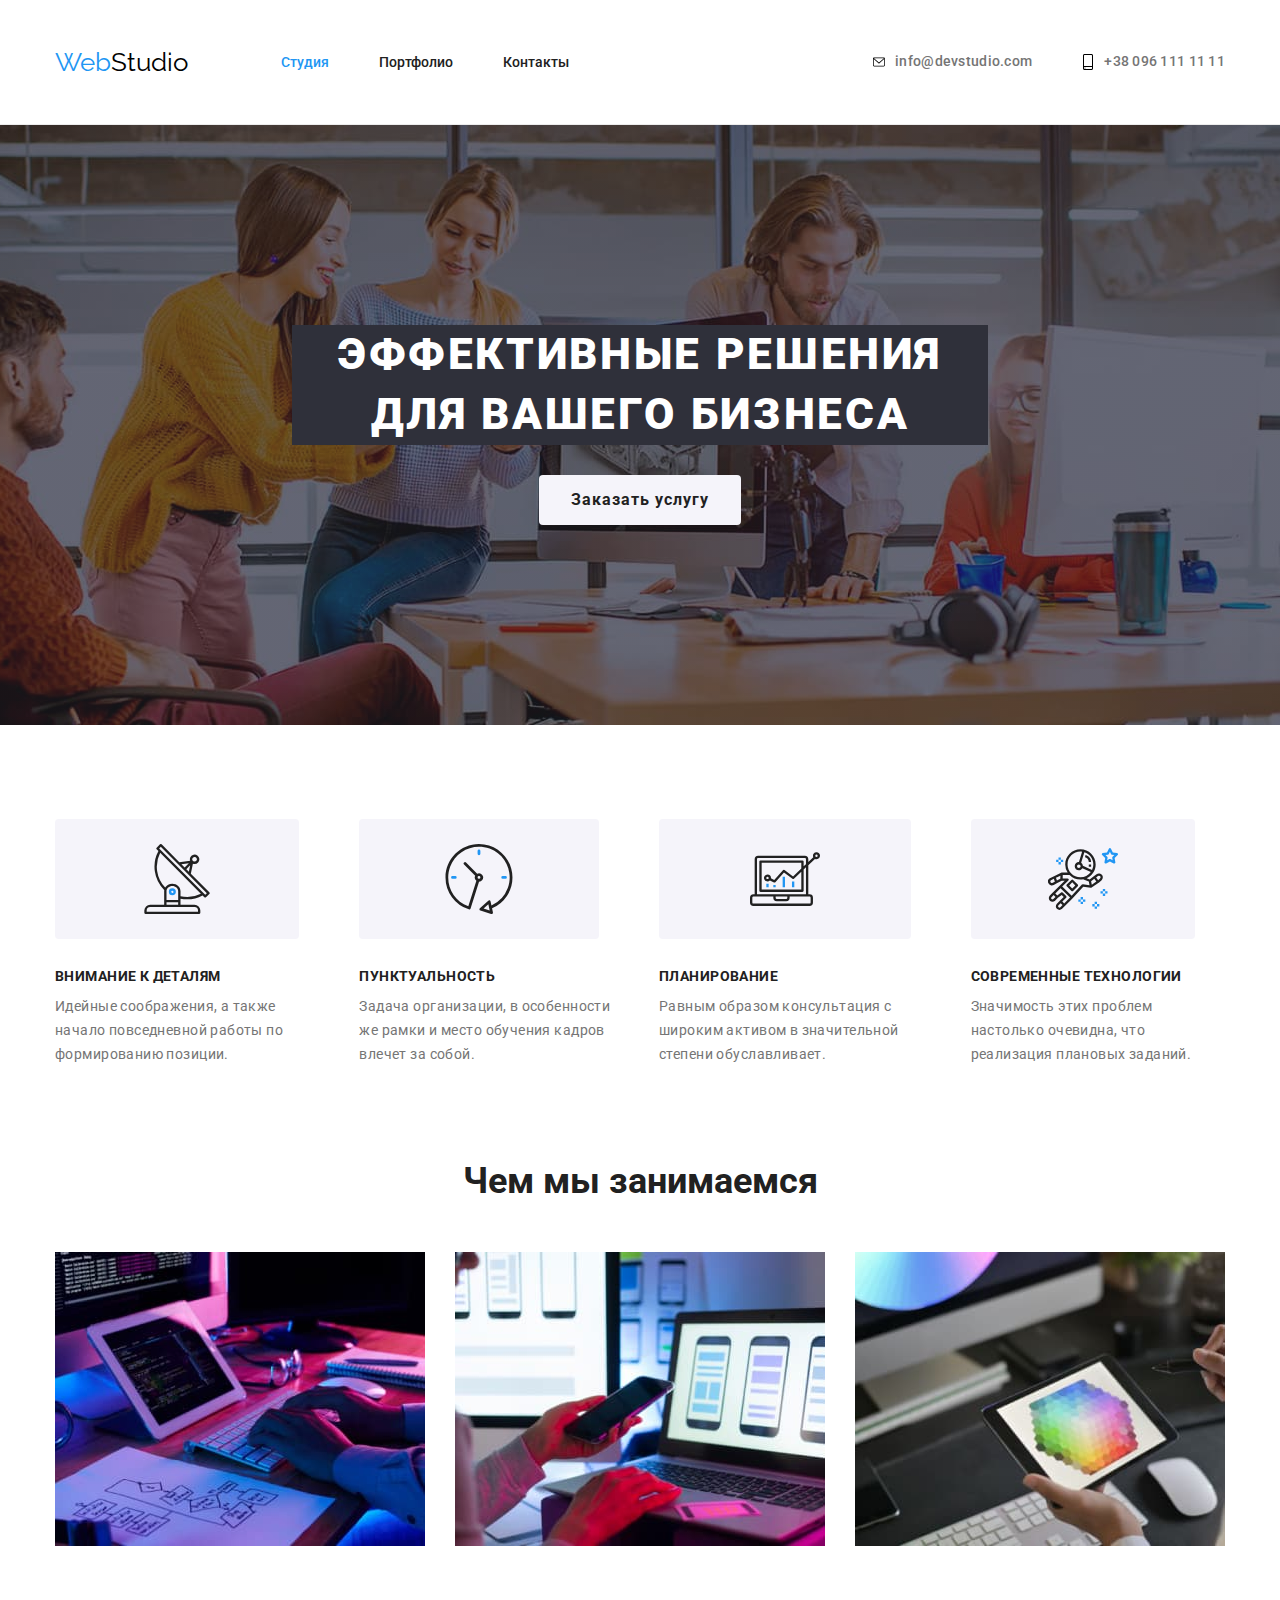
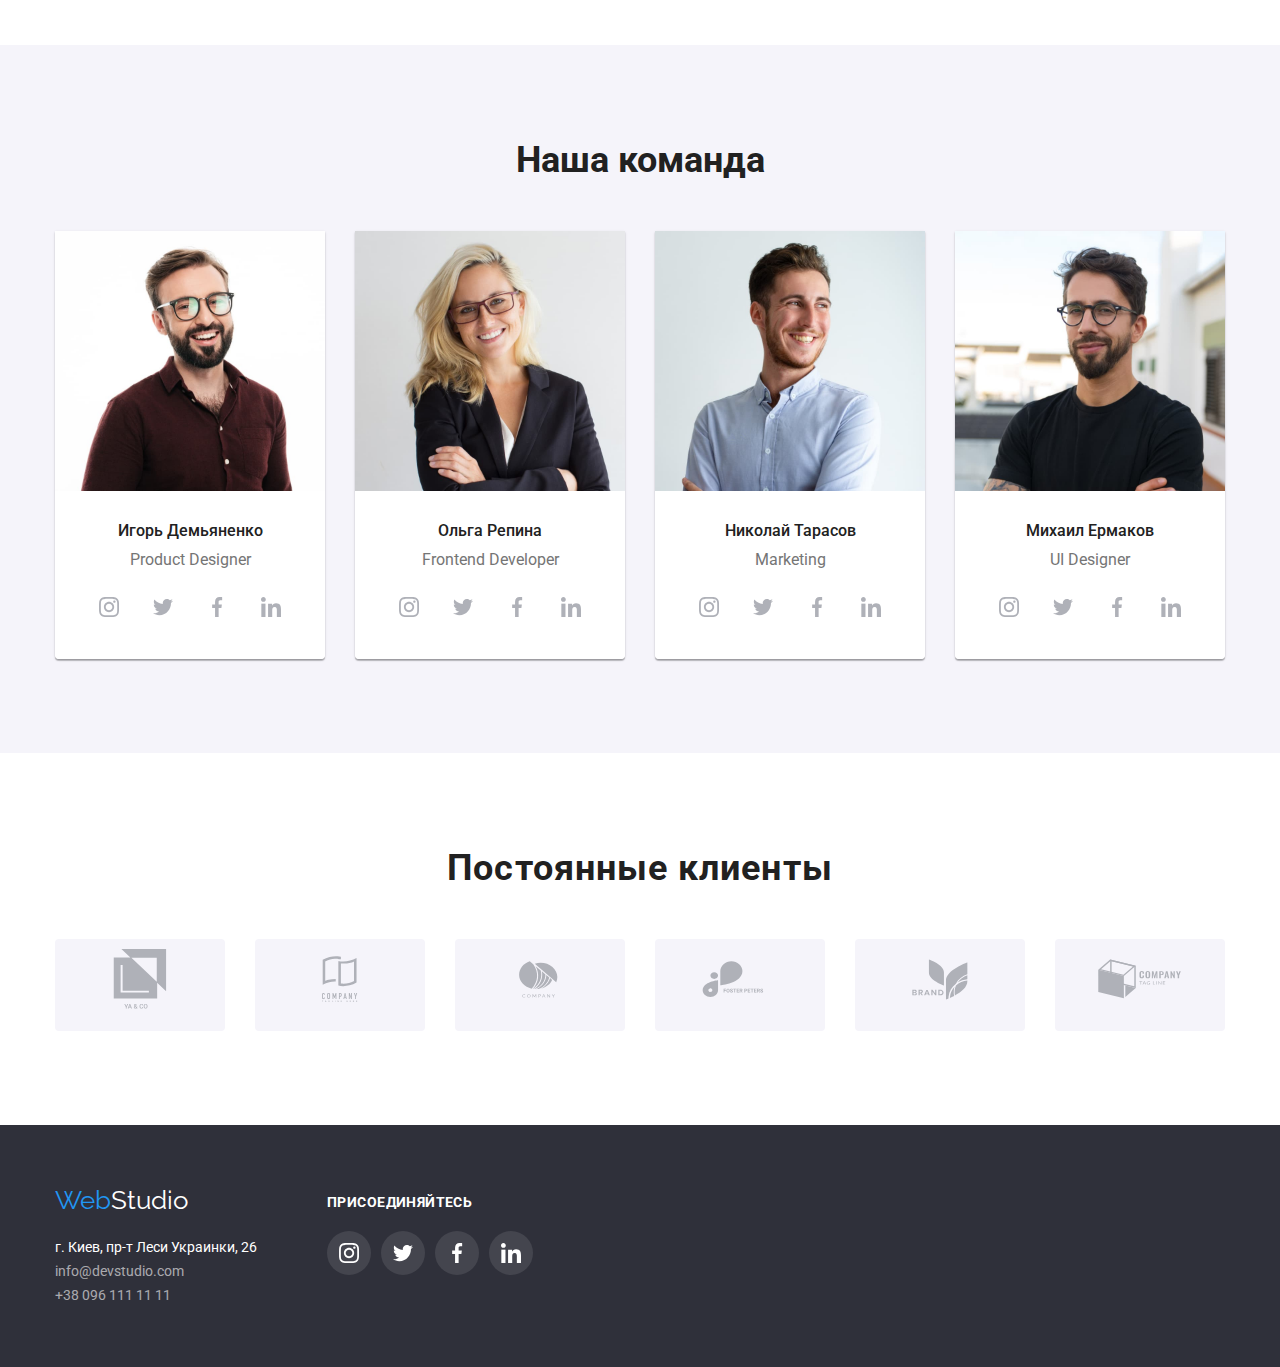
==== index.html @ 2be7e082 "Update index.html" ====
<!DOCTYPE html>
<html lang="ru">

<head>

    <meta charset="UTF-8">
    <meta http-equiv="X-UA-Compatible" content="IE=edge">
    <meta name="viewport" content="width=device-width, initial-scale=1.0">
    <title>Студия</title>
    <link
        href="https://fonts.googleapis.com/css2?family=Raleway:wght@700&family=Roboto:wght@400;500;700;900&display=swap"
        rel="stylesheet">
    <link rel="stylesheet"
        href="https://cdnjs.cloudflare.com/ajax/libs/modern-normalize/1.1.0/modern-normalize.min.css">
    <link rel="stylesheet" href="./css/styles.css" />
</head>

<body>
    <header class="page-header">
        <nav class="container main-nav">
            <a href="./index.html" class="logo">Web</a>

            <!-- Навігація на інші сторінки -->
            <ul class="site-nav list">
                <li class="item"><a href="" class="link current">Студия</a></li>
                <li class="item"><a href="./portfolio.html" class="link">Портфолио</a></li>
                <li class="item"><a href="" class="link">Контакты</a></li>
            </ul>

            <ul class="contacts">
                <li class="item">
                    <a class="contact-link" href="mailto:info@devstudio.com">
                        <svg class="contact-nav" width="12" height="16">
                            <use href="./images/icons/symbol-defs.svg#icon-envelope"></use>
                        </svg>
                        info@devstudio.com</a></li>
                <li class="item">
                    <a class="contact-link" href="tel:+380961111111">
                    <svg class="contact-nav" width="12" height="16">
                        <use href="./images/icons/symbol-defs.svg#icon-smartphone"></use>
                    </svg>    
                +38 096 111 11 11</a>
            </li>
        </ul>
        </nav>
    </header>
    <main>
        <!--Шапка -->
        <section class="order">
            <!-- <div class="container"> -->
                <h1 class="order-title">Эффективные решения для вашего бизнеса</h1>
                <button type="button" class="order-button button">Заказать услугу</button>
            <!-- </div> -->
        </section>

        <!-- Особливості -->
        <section class="features">
            <div class="container">
                <h2 class="our-features">Наши преимущества</h2>
                <div class="feature-titles">
                <ul class="features-list list">
                    
                        <li class="feature icon-antenna">
                            <div class="feature-item">
                                <h3 class="feature-title">Внимание к деталям</h3>
                                <p class="feature-text">Идейные соображения, а также начало повседневной работы по формированию
                                    позиции.</p>
                            </div>
                        </li>
                    
                    <li class="feature icon-clock">
                        <div class="feature-item">
                            <h3 class="feature-title">Пунктуальность</h3>
                            <p class="feature-text">Задача организации, в особенности же рамки и место обучения кадров
                                влечет за собой.</p>
                        </div>
                    </li>
                    
                    
                    <li class="feature icon-diagram">
                        <div class="feature-item">
                            <h3 class="feature-title">Планирование</h3>
                            <p class="feature-text">Равным образом консультация с широким активом в значительной степени
                                обуславливает.</p>
                        </div>
                    </li>
                    
                    
                    <li class="feature icon-astronaut">
                        <div class="feature-item">
                            <h3 class="feature-title">Современные технологии</h3>
                            <p class="feature-text">Значимость этих проблем настолько очевидна, что реализация плановых
                                заданий.
                            </p>
                        </div>
                    </li>
                    
                </ul>
            </div>
            </div>
        </section>

        <section class="works">
            <div class="container">
                <h2 class="work-title">Чем мы занимаемся</h2>
                <ul class="works-list">
                    <li class="work"><img src="./images/activity1.jpg" alt="programer working his desk office"
                            width="370"></li>
                    <li class="work"><img src="./images/activity2.jpg"
                            alt="team creator is working interface mobile phones" width="370">
                    </li>
                    <li class="work"><img src="./images/activity3.jpg" alt="designer is working on tablet" width="370">
                    </li>
                </ul>
            </div>
        </section>

        <section class="team-members">
            <div class="container">
                <h2 class="team-title">Наша команда</h2>
                <ul class="team-list">
                    <li class="team-member">
                        <img class="person" src="./images/product_designer.jpg" alt="Product Designer, Igor Demianenko"
                            width="270">
                        <div class="specialist">
                            <h3 class="name">Игорь Демьяненко</h3>
                            <p class="position">Product Designer</p>
                            <ul class="specialist-links">
                                <li class="social-link">
                                    <a class="icon-link" href="./images/icons/symbol-defs.svg#icon-instagram">
                                        <svg class="social-icon" width="20" height="20">
                                            <use href="./images/icons/symbol-defs.svg#icon-instagram">
                                            </use>
                                        </svg>
                                    </a>
                                </li>
                                <li class="social-link">
                                    <a class="icon-link" href="./images/icons/symbol-defs.svg#icon-twitter">
                                        <svg class="social-icon" width="20" height="20">
                                            <use href="./images/icons/symbol-defs.svg#icon-twitter">
                                            </use>
                                        </svg>
                                    </a>
                                </li>
                                <li class="social-link">
                                    <a class="icon-link" href="./images/icons/symbol-defs.svg#icon-facebook">
                                        <svg class="social-icon" width="20" height="20">
                                            <use href="./images/icons/symbol-defs.svg#icon-facebook">
                                            </use>
                                        </svg>
                                    </a>
                                </li>
                                <li class="social-link">
                                    <a class="icon-link" href="./images/icons/symbol-defs.svg#icon-linkedin">
                                        <svg class="social-icon" width="20" height="20">
                                            <use href="./images/icons/symbol-defs.svg#icon-linkedin">
                                            </use>
                                        </svg>
                                    </a>
                                </li>
                            </ul>
                        </div>

                    </li>
                    <li class="team-member">
                        <img class="person" src="./images/frontend_developer.jpg" alt="Frontend Developer, Olha Repina"
                            width="270">
                        <div class="specialist">
                            <h3 class="name">Ольга Репина</h3>
                            <p class="position">Frontend Developer</p>
                            <ul class="specialist-links">
                                <li class="social-link">
                                    <a class="icon-link" href="./images/icons/symbol-defs.svg#icon-instagram">
                                        <svg class="social-icon" width="20" height="20">
                                            <use href="./images/icons/symbol-defs.svg#icon-instagram">
                                            </use>
                                        </svg>
                                    </a>
                                </li>
                                <li class="social-link">
                                    <a class="icon-link" href="./images/icons/symbol-defs.svg#icon-twitter">
                                        <svg class="social-icon" width="20" height="20">
                                            <use href="./images/icons/symbol-defs.svg#icon-twitter">
                                            </use>
                                        </svg>
                                    </a>
                                </li>
                                <li class="social-link">
                                    <a class="icon-link" href="./images/icons/symbol-defs.svg#icon-facebook">
                                        <svg class="social-icon" width="20" height="20">
                                            <use href="./images/icons/symbol-defs.svg#icon-facebook">
                                            </use>
                                        </svg>
                                    </a>
                                </li>
                                <li class="social-link">
                                    <a class="icon-link" href="./images/icons/symbol-defs.svg#icon-linkedin">
                                        <svg class="social-icon" width="20" height="20">
                                            <use href="./images/icons/symbol-defs.svg#icon-linkedin">
                                            </use>
                                        </svg>
                                    </a>
                                </li>
                            </ul>
                        </div>
                    </li>
                    <li class="team-member">
                        <img class="person" src="./images/marketing.jpg" alt="Marketing, Nikolai Tarasov" width="270">
                        <div class="specialist">
                            <h3 class="name">Николай Тарасов</h3>
                            <p class="position">Marketing</p>
                            <ul class="specialist-links">
                                <li class="social-link">
                                    <a class="icon-link" href="./images/icons/symbol-defs.svg#icon-instagram">
                                        <svg class="social-icon" width="20" height="20">
                                            <use href="./images/icons/symbol-defs.svg#icon-instagram">
                                            </use>
                                        </svg>
                                    </a>
                                </li>
                                <li class="social-link">
                                    <a class="icon-link" href="./images/icons/symbol-defs.svg#icon-twitter">
                                        <svg class="social-icon" width="20" height="20">
                                            <use href="./images/icons/symbol-defs.svg#icon-twitter">
                                            </use>
                                        </svg>
                                    </a>
                                </li>
                                <li class="social-link">
                                    <a class="icon-link" href="./images/icons/symbol-defs.svg#icon-facebook">
                                        <svg class="social-icon" width="20" height="20">
                                            <use href="./images/icons/symbol-defs.svg#icon-facebook">
                                            </use>
                                        </svg>
                                    </a>
                                </li>
                                <li class="social-link">
                                    <a class="icon-link" href="./images/icons/symbol-defs.svg#icon-linkedin">
                                        <svg class="social-icon" width="20" height="20">
                                            <use href="./images/icons/symbol-defs.svg#icon-linkedin">
                                            </use>
                                        </svg>
                                    </a>
                                </li>
                            </ul>
                        </div>
                    </li>
                    <li class="team-member">
                        <img class="person" src="./images/ui_designer.jpg" alt="UI Designer, Mikhail Yermakov"
                            width="270">
                        <div class="specialist">
                            <h3 class="name">Михаил Ермаков</h3>
                            <p class="position">UI Designer</p>
                            <ul class="specialist-links">
                                <li class="social-link">
                                    <a class="icon-link" href="./images/icons/symbol-defs.svg#icon-instagram">
                                        <svg class="social-icon" width="20" height="20">
                                            <use href="./images/icons/symbol-defs.svg#icon-instagram">
                                            </use>
                                        </svg>
                                    </a>
                                </li>
                                <li class="social-link">
                                    <a class="icon-link" href="./images/icons/symbol-defs.svg#icon-twitter">
                                        <svg class="social-icon" width="20" height="20">
                                            <use href="./images/icons/symbol-defs.svg#icon-twitter">
                                            </use>
                                        </svg>
                                    </a>
                                </li>
                                <li class="social-link">
                                    <a class="icon-link" href="./images/icons/symbol-defs.svg#icon-facebook">
                                        <svg class="social-icon" width="20" height="20">
                                            <use href="./images/icons/symbol-defs.svg#icon-facebook">
                                            </use>
                                        </svg>
                                    </a>
                                </li>
                                <li class="social-link">
                                    <a class="icon-link" href="./images/icons/symbol-defs.svg#icon-linkedin">
                                        <svg class="social-icon" width="20" height="20">
                                            <use href="./images/icons/symbol-defs.svg#icon-linkedin">
                                            </use>
                                        </svg>
                                    </a>
                                </li>
                            </ul>
                        </div>
                    </li>
                </ul>
            </div>
        </section>

    <section class="clients">
        <div class="container">
            <h2 class="clients-title">Постоянные клиенты</h2>
            <ul class="clients-list">
            <li class="clients-item"><a class="button-client">
                <svg class="button-icon">
                    <use href="./images/icons/symbol-defs.svg#icon-company1"></use>
                </svg>
            </a></li>
            <li class="clients-item"><button class="button-client">
                <svg class="button-icon">
                    <use href="./images/icons/symbol-defs.svg#icon-company2"></use>
                </svg>
            </button></li>
            <li class="clients-item"><button class="button-client">
                <svg class="button-icon">
                    <use href="./images/icons/symbol-defs.svg#icon-company3"></use>
                </svg>
            </button></li>
            <li class="clients-item"><button class="button-client">
                <svg class="button-icon">
                    <use href="./images/icons/symbol-defs.svg#icon-company4"></use>
                </svg>
            </button></li>
            <li class="clients-item"><button class="button-client">
                <svg class="button-icon">
                    <use href="./images/icons/symbol-defs.svg#icon-company5"></use>
                </svg>
            </button></li>
            <li class="clients-item"><button class="button-client">
                <svg class="button-icon">
                    <use href="./images/icons/symbol-defs.svg#icon-company6"></use>
                </svg>
            </button></li>
            </ul>
        </div>
    </section>

    </main>
    <footer class="footer">
        <section class="container footer-nav">
<div>
    <a href="./index.html" class="footer-logo">Web</a>
    <address>
        <ul class="footer-contacts">
            <li><a href="https://www.google.com/maps/place/%D0%B1%D1%83%D0%BB%D1%8C%D0%B2%D0%B0%D1%80+%D0%9B%D0%B5%D1%81%D1%96+%D0%A3%D0%BA%D1%80%D0%B0%D1%97%D0%BD%D0%BA%D0%B8,+26,+%D0%9A%D0%B8%D1%97%D0%B2,+%D0%A3%D0%BA%D1%80%D0%B0%D1%97%D0%BD%D0%B0,+02000/@50.4265807,30.5383858,17z/data=!3m1!4b1!4m5!3m4!1s0x40d4cf0e033ecbe9:0x57a4dffefec77da0!8m2!3d50.4265807!4d30.5383858"
                    target="_blank" class="footer-contact-address">г.
                    Киев, пр-т Леси Украинки, 26</a></li>
            <li><a href="mailto:info@devstudio.com" class="footer-contact-email">info@devstudio.com</a></li>
            <li><a href="tel:+380961111111" class="footer-contact-tel">+38 096 111 11 11</a></li>
        </ul>
    </address>
</div>
<div class="join-us">
    <p class="join-title">Присоединяйтесь</p>
    <ul class="join-list">
        <li class="social-link">
            <a class="icon-link" href="./images/icons/symbol-defs.svg#icon-instagram">
                <svg class="social-icon" width="20" height="20">
                    <use href="./images/icons/symbol-defs.svg#icon-instagram">
                    </use>
                </svg>
            </a>
        </li>
        <li class="social-link">
            <a class="icon-link" href="./images/icons/symbol-defs.svg#icon-twitter">
                <svg class="social-icon" width="20" height="20">
                    <use href="./images/icons/symbol-defs.svg#icon-twitter"></use>
                </svg>
            </a>
        </li>
        <li class="social-link">
            <a class="icon-link" href="./images/icons/symbol-defs.svg#icon-facebook">
                <svg class="social-icon" width="20" height="20">
                    <use href="./images/icons/symbol-defs.svg#icon-facebook"></use>
                </svg>
            </a>
        </li>
        <li class="social-link">
            <a class="icon-link" href="./images/icons/symbol-defs.svg#icon-linkedin">
                <svg class="social-icon" width="20" height="20">
                    <use href="images/icons/symbol-defs.svg#icon-linkedin"></use>
                </svg>
            </a>
        </li>
    </ul>
</div>
        </section>
        
    </footer>
</body>

</html>
---- css/styles.css ----
/* main color #212121 */
/* secondary color #757575 */
/* accent color #2196F3 */
/* main white color #FFFFFF */
/* secondary white color rgba(255, 255, 255, 0.6) */

:root {
    --primary-text-color: #757575;
    --title-text-color: #212121;
    --accent-color: #2196F3;
    --primary-white-color: #FFFFFF;
    --button-color: #F5F4FA;
    --secondary-white-color: rgba(255, 255, 255, 0.6);
    --footer-color: #2F303A;
    --logo-text-color: #000000;
    --team-bg-color: #f5f4fa;
    --secondary-border-color: #eeeeee;
    --order-background: #C4C4C4;
    --border-color: #ECECEC;
    --icon-fill: rgba(175, 177, 184, 1);
}

body {
    /* width: 1200px; */
    font-family: Roboto, sans-serif;
    background-color: var(--primary-white-color);
    color: var(--primary-text-color);
}

header {
    border-bottom: 1px solid var(--border-color);
    padding: 24px 0;
}

.main-nav {
    display: flex;
    align-items: center;
    /* height: 80px; */
}

.logo {
    color: var(--accent-color);
    font-family: Raleway, sans-serif;
    font-size: 26px;
    line-height: 1.19;
    text-decoration: none;
    /* color: #2196F3; */
}

.logo::after {
    content: "Studio";
    color: var(--logo-text-color);
}

/* header contacts */

.contacts {
    display: flex;
    margin-left: auto;
}

.contacts a{
    display: flex;
    justify-content: center;
    align-items: center;
    padding: 30px 0;
    font-size: 14px;
    line-height: 1.1;
    letter-spacing: 0.02em;
    color: var(--primary-text-color);
}

.contacts .item+.item {
    margin-left: 50px;
}

.contact-link,
link {
    color: var(--primary-text-color);
    font-weight: 500;
    font-size: 14px;
    line-height: 1.14;
    text-decoration: none;
}

.contacts a:hover,
.contacts a:focus {
    color: var(--accent-color);
}

.contact-nav{
    margin-right: 10px;
}

/* any list */
ul {
    list-style: none;
    padding: 0;
    margin: 0;
}

/* site nav */

.site-nav {
    display: flex;
    margin-left: 93px;
}

.site-nav .item:not(:last-child) {
    margin-right: 50px;
}

.site-nav .link {
    font-weight: 500;
    font-size: 14px;
    line-height: 1.14;
    color: var(--title-text-color);
    text-decoration: none;
    /* display: block;
    padding-top: 21px;
    padding-bottom: 21px; */
}

.site-nav .link:hover,
.site-nav .link:focus {
    color: var(--accent-color);
}

.filters-nav .link {
    color: var(--accent-color);
}

.filters-nav .link:hover,
.filters-nav .link:focus {
    color: var(--accent-color);
}

.link.current {
    color: var(--accent-color);
}

/* Эффективные решения для вашего бизнеса */
.order {
    height: 600px;
    max-width: 1600px;
    margin-left: auto;
    margin-right: auto;
    background-image: linear-gradient(to right, rgba(47, 48, 58, 0.4), rgba(47, 48, 58, 0.4)),
        url(../images/order-image.jpg);
    background-repeat: no-repeat;
    background-position: center;
    background-size: cover;
    background-color: var(--order-background);
    text-align: center;
    padding-top: 200px;
    padding-bottom: 200px;
}

.order-title {
    text-align: center;
    margin: 0 auto;
    /* padding-bottom: 30px;
    /* margin-top: 0; */
    margin-bottom: 30px;
    font-weight: 900;
    font-size: 44px;
    line-height: 1.36;
    /* text-align: center; */
    letter-spacing: 0.06em;
    text-transform: uppercase;
    background-color: var(--footer-color);
    color: var(--primary-white-color);
    width: 696px;
}

/* Заказать услугу */
.button {
    display: flex;
    padding: 10px 32px;
    min-width: 200px;
    height: 50px;
    font-family: inherit;
    color: var(--title-text-color);
    background-color: var(--button-color);
    font-weight: 700;
    font-size: 16px;
    line-height: 1.9;
    border: none;
    border-radius: 4px;
    cursor: pointer;
    letter-spacing: 0.06em;
    margin: 0 auto;
}

/* order buttons */

.button.primary {
    color: var(--primary-white-color);
    background-color: var(--accent-color);
}

.button.secondary {
    color: var(--accent-color);
    background-color: var(--primary-white-color);
}

.button:hover,
.button:focus {
    color: var(--primary-white-color);
    background-color: var(--accent-color);
}

/* direction and team */

.works-list {
    display: flex;
}

.works {
    padding-top: 94px;
    padding-bottom: 94px;

}

.works-list .work:not(:last-child) {
    margin-right: 30px;
}

.work-title {
    text-align: center;
    color: var(--title-text-color);
    font-weight: 700;
    font-size: 36px;
    line-height: 1.17;
    margin-bottom: 50px;
    margin-top: 0;
}



/* our team */

.team-list {
    display: flex;
    flex-wrap: wrap;
}

.team-title {
    text-align: center;
    color: var(--title-text-color);
    font-weight: 700;
    font-size: 36px;
    line-height: 1.17;
    margin-bottom: 50px;
    margin-top: 0;
}

.team-members {
    background-color: var(--team-bg-color);
    padding-top: 94px;
    padding-bottom: 94px;

}

.team-member {
    width: calc(100% -3*30/4);
    box-shadow: 0px 1px 3px rgba(0, 0, 0, 0.12), 0px 1px 1px rgba(0, 0, 0, 0.14), 0px 2px 1px rgba(0, 0, 0, 0.2);
    border-radius: 0px 0px 4px 4px;
}

.person {
    display: block;
    width: 270px;
    height: 260px;
}

.team-list .team-member:not(:last-child) {
    margin-right: 30px;
}

.specialist {
    display: block;
    padding-top: 30px;
    padding-bottom: 30px;
    text-align: center;
    background-color: var(--primary-white-color);
    border-radius: 0px 0px 4px 4px;
}
.specialist-links{
    display: flex;
    margin-left: 32px;
}

.specialist-links .social-link {
    fill: var(--icon-fill);
}
.specialist-links .social-link:not(:last-child) {
    margin-right: 10px;
}
.name {
    color: var(--title-text-color);
    /* height: 19px; */
    margin-top: 0;
    margin-bottom: 0;
    font-weight: 500;
    font-size: 16px;
    line-height: 1.19;
}

.position {
    margin-top: 10px;
    margin-bottom: 0;
    padding-bottom: 16px;
    font-size: 16px;
    line-height: 1.19;
}

/* --------Clients------- */

.clients{
    display: flex;
    justify-content: center;
    padding-top: 94px;
    padding-bottom: 94px;
}

.clients-title{
        text-align: center;
        color: var(--title-text-color);
        font-weight: 700;
        font-size: 36px;
        line-height: 1.17;
        margin-bottom: 50px;
        margin-top: 0;
        letter-spacing: 0.03em;
}
.clients-list{
    display: flex;
    padding: 0;
    margin: 0;
    list-style: none;
}

.button-client{
    display: flex;
    background-color: var(--button-color);
    border: none;
    width: 170px;
    border-radius: 4px;
    cursor: pointer;
    margin: 0;
}

.button-icon{
    justify-content: center;
}
.button-client .button-icon{
    width: 106px;
    height: 60px;
    margin: 10px 32px;
    fill: var(--icon-fill);
}
.clients-item{
    display: inline-flex;
    width: 170px;
    height: 92px;
    /* background-color: #C4C4C4; */
    border-radius: 4px;
}
 .clients-list .clients-item:not(:last-child){
    margin-right: 30px; 
} 
/* 
.clients-link{
    display: flex;
    width: 170px;
    height: 92px;
    justify-content: center;
    align-items: center;
    
    fill: var(--icon-color);
    
    } */
      .clients-link:hover,
        .clients-link:focus {
        fill: var(--accent-color);
        border: 1px solid var(--accent-color);
        }


/* .clients-item{
    /* display: inline-flex;
    align-items: center;
    border: 1px solid #AFB1B8;
    width: 170px;
    height: 92px;
    /* width: calc(100% -5*30/6); */
    margin-right: 29px;
*/


/* filters */

.filters {
    padding-top: 94px;
    padding-bottom: 94px;
}

.filter {
    display: inline-block;
    padding: 6px 22px;
    /* height: 38px; */
    font-family: inherit;
    color: var(--title-text-color);
    background-color: var(--button-color);
    text-align: center;
    font-weight: 500;
    font-size: 16px;
    line-height: 1.6;
    border: none;
    border-radius: 4px;
    cursor: pointer;
    margin-right: 8px;
}

.filter:hover,
.filter:focus {
    color: var(--primary-white-color);
    background-color: var(--accent-color);
}

.filter-title {
    display: none;
}

.filters-nav {
    display: flex;
    justify-content: center;
    margin-bottom: 50px;
}


.filter-type {
    font-size: 16px;
    line-height: 1.9;
    margin-top: 0;
    margin-bottom: 0;
}

.samples-list {
    display: flex;
    flex-wrap: wrap;
}

.samples {
    margin-right: 30px;
    margin-bottom: 30px;
    flex-basis: calc((100% - 60px) / 3);
    max-width: 370px;
    background: var(--primary-white-color);
}

.samples:nth-of-type(3n) {
    margin-right: 0;
}

.samples:nth-last-child(-n + 3) {
    margin-bottom: 0;
}

.sample {
    color: var(--title-text-color);
    font-weight: 700;
    font-size: 18px;
    line-height: 2;
    margin-bottom: 4px;
    margin-top: 0;
}


.samples:hover,
.samples:focus {
    box-shadow: 0px 1px 1px rgba(0, 0, 0, 0.12), 0px 4px 4px rgba(0, 0, 0, 0.06), 1px 4px 6px rgba(0, 0, 0, 0.16);
}

.samples img {
    display: block;
}

.sample-description {
    display: block;
    padding: 20px 24px 20px 24px;
    border: 1px solid var(--secondary-border-color);
}

.project {
    width: 370px;
    height: 294px;
}


/* our features */

.our-features {
    margin: 0;
    display: none;
}

.features-list {
    display: flex;
    width: 1200px;
}

.feature-titles{
    display: flex;
    flex-wrap: wrap;
    justify-content: space-between;
    padding: 0;
    margin: 0;

}
.features {
    padding-top: 94px;
    margin: 0;
    display: flex;
    justify-content: space-between;
}

.feature::before {
    display: block;
    content: "";
    height: 120px;
    margin-right: 30px;
    margin-bottom: 30px;
    
    background-repeat:no-repeat;
    background-size: 70px;
    background-position: center;
    background-color: var(--button-color);
    border-radius: 4px;
}

.icon-antenna::before{
background-image: url(../images/icons/SVG-light/antenna-icon-copy.svg);
}
.icon-clock::before{
background-image: url(../images/icons/SVG-light/clock-icon-copy.svg);
}

.icon-diagram::before{
    background-image: url(../images/icons/SVG-light/diagram-icon-copy.svg);
}

.icon-astronaut::before{
    background-image: url(../images/icons/SVG-light/astronaut-icon-copy.svg);
}


.features-list .feature:not(:last-child) {
    margin-right: 30px;
}

.feature-title {
    color: var(--title-text-color);
    font-weight: 700;
    font-size: 14px;
    line-height: 1.14;
    text-transform: uppercase;
    margin-top: 0;
    margin-bottom: 10px;
    letter-spacing: 0.03em;
}

.feature-text {
    margin-top: 10px;
    margin-bottom: 0;
    font-size: 14px;
    line-height: 1.7;
    letter-spacing: 0.03em;
}

/* footer */
.footer {
    display: flex;
    margin-top: 0;
    background-color: var(--footer-color);
    padding-top: 60px;
    padding-bottom: 60px;
}
.footer-nav{
    display: flex;
}

.footer-contacts {
    margin-top: 20px;
}

.footer-contact-address {
    color: var(--primary-white-color);
    font-size: 14px;
    line-height: 1.7;
    text-decoration: none;
    font-style: normal;
    margin-bottom: 9px;
}

.footer-contact-tel,
.footer-contact-email {
    color: var(--secondary-white-color);
    font-size: 14px;
    line-height: 1.7;
    text-decoration: none;
    font-style: normal;
}

.footer-contacts a:hover,
.footer-contacts a:focus {
    color: var(--accent-color);
}

.footer-contact-email {
    margin-bottom: 9px;
}

.footer-logo {
    color: var(--accent-color);
    font-family: Raleway, sans-serif;
    font-size: 26px;
    line-height: 1.19;
    text-decoration: none;
}

.footer-logo::after {
    content: "Studio";
    color: var(--primary-white-color);
}
.join-us{
    margin-left: 70px;
}

.join-title{
    font-weight: 700;
    font-size: 14px;
    line-height: 1.14;
    letter-spacing: 0.03em;
    text-transform: uppercase;
    color: var(--primary-white-color);
    margin-top: 10px;
    margin-bottom: 20px;
}

.join-list{
    display: flex;
    align-items: center;
}

.social-link{
    fill: var(--primary-white-color);
    }
.join-list .social-link:not(:last-child){
    margin-right: 10px;
}

.icon-link{
    display: flex;
    justify-content: center;
    align-items: center;
    width: 44px;
    height: 44px;
    background: rgba(255, 255, 255, 0.1);
    border-radius: 50%;
    margin-left: auto;
    margin-right: auto;
    fill: var(--grey-text-color);
}

.icon-link:hover,
.icon-link:focus{
fill: var(--primary-white-color);
background-color: var(--accent-color);
border-radius: 50%;
}

.container {
    padding-left: 15px;
    padding-right: 15px;
    margin-left: auto;
    margin-right: auto;
    width: 1200px;
    /* outline: 2px solid tomato; */
}
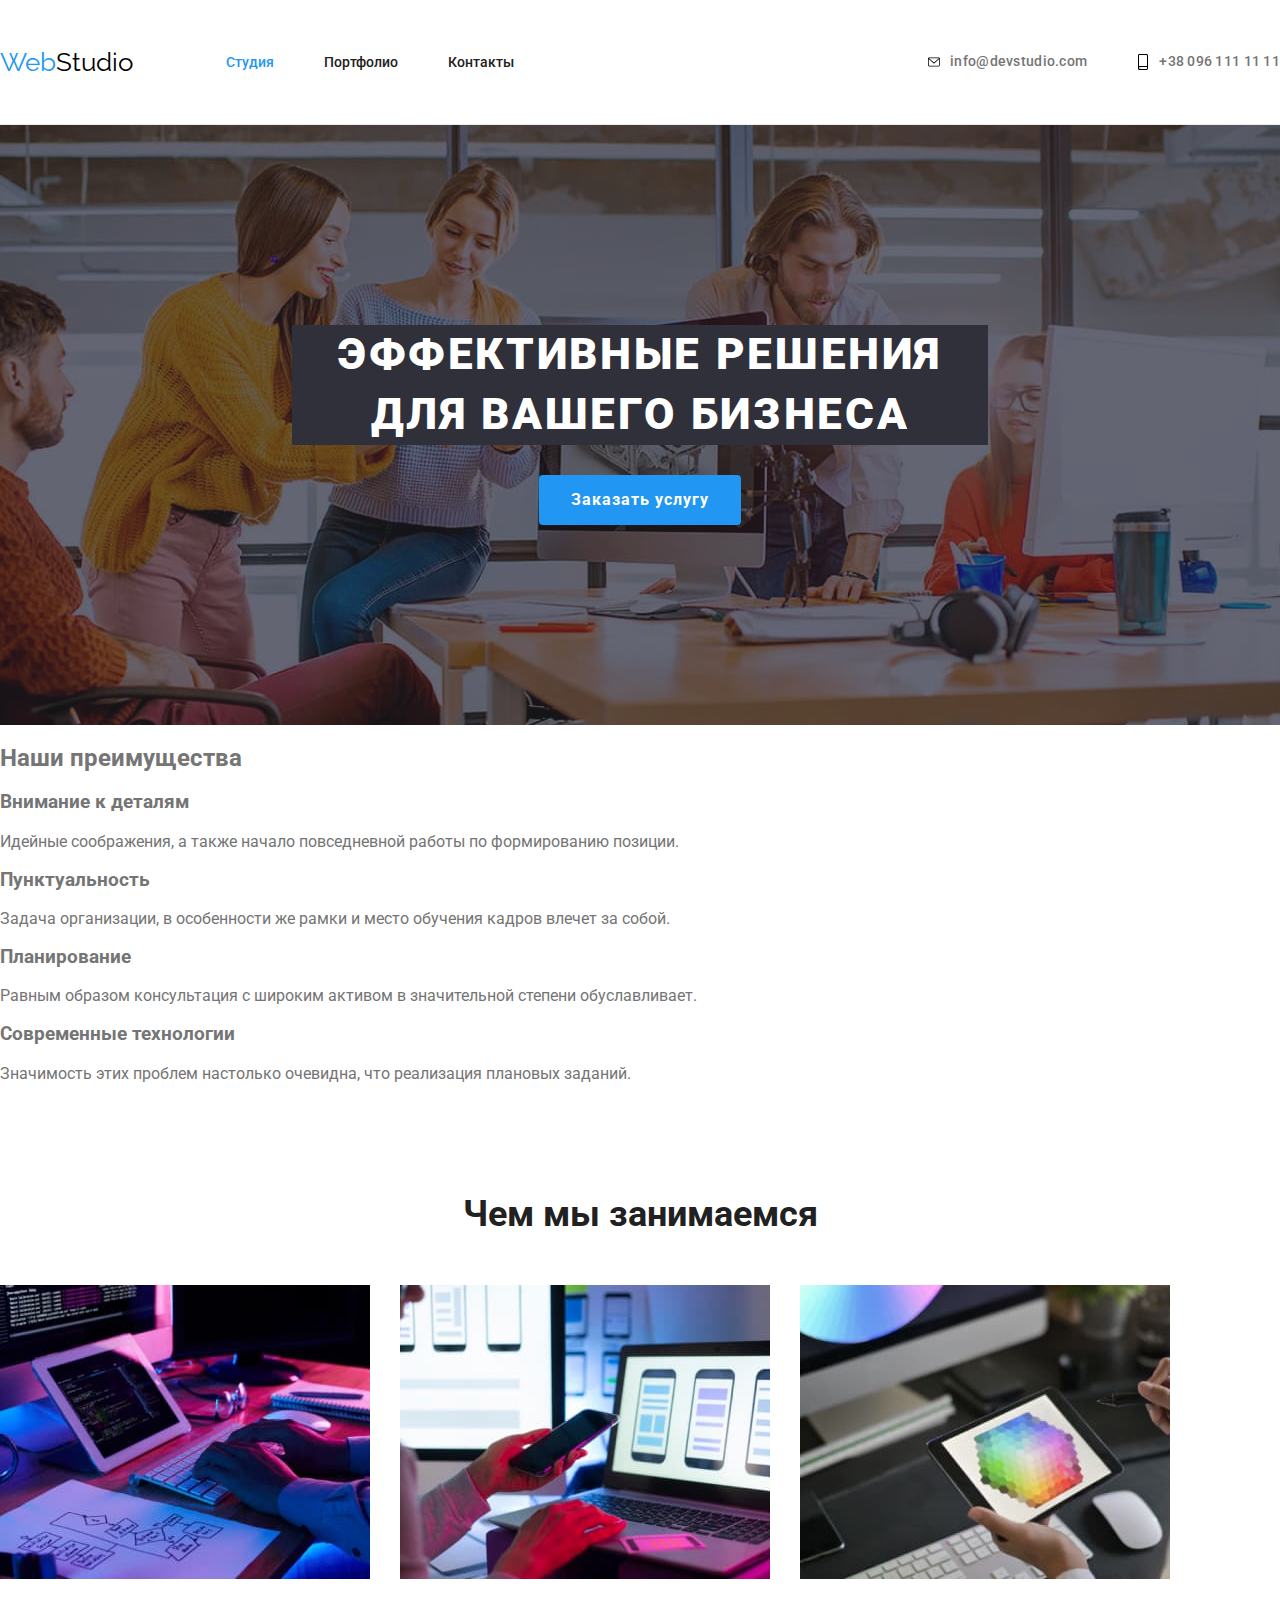
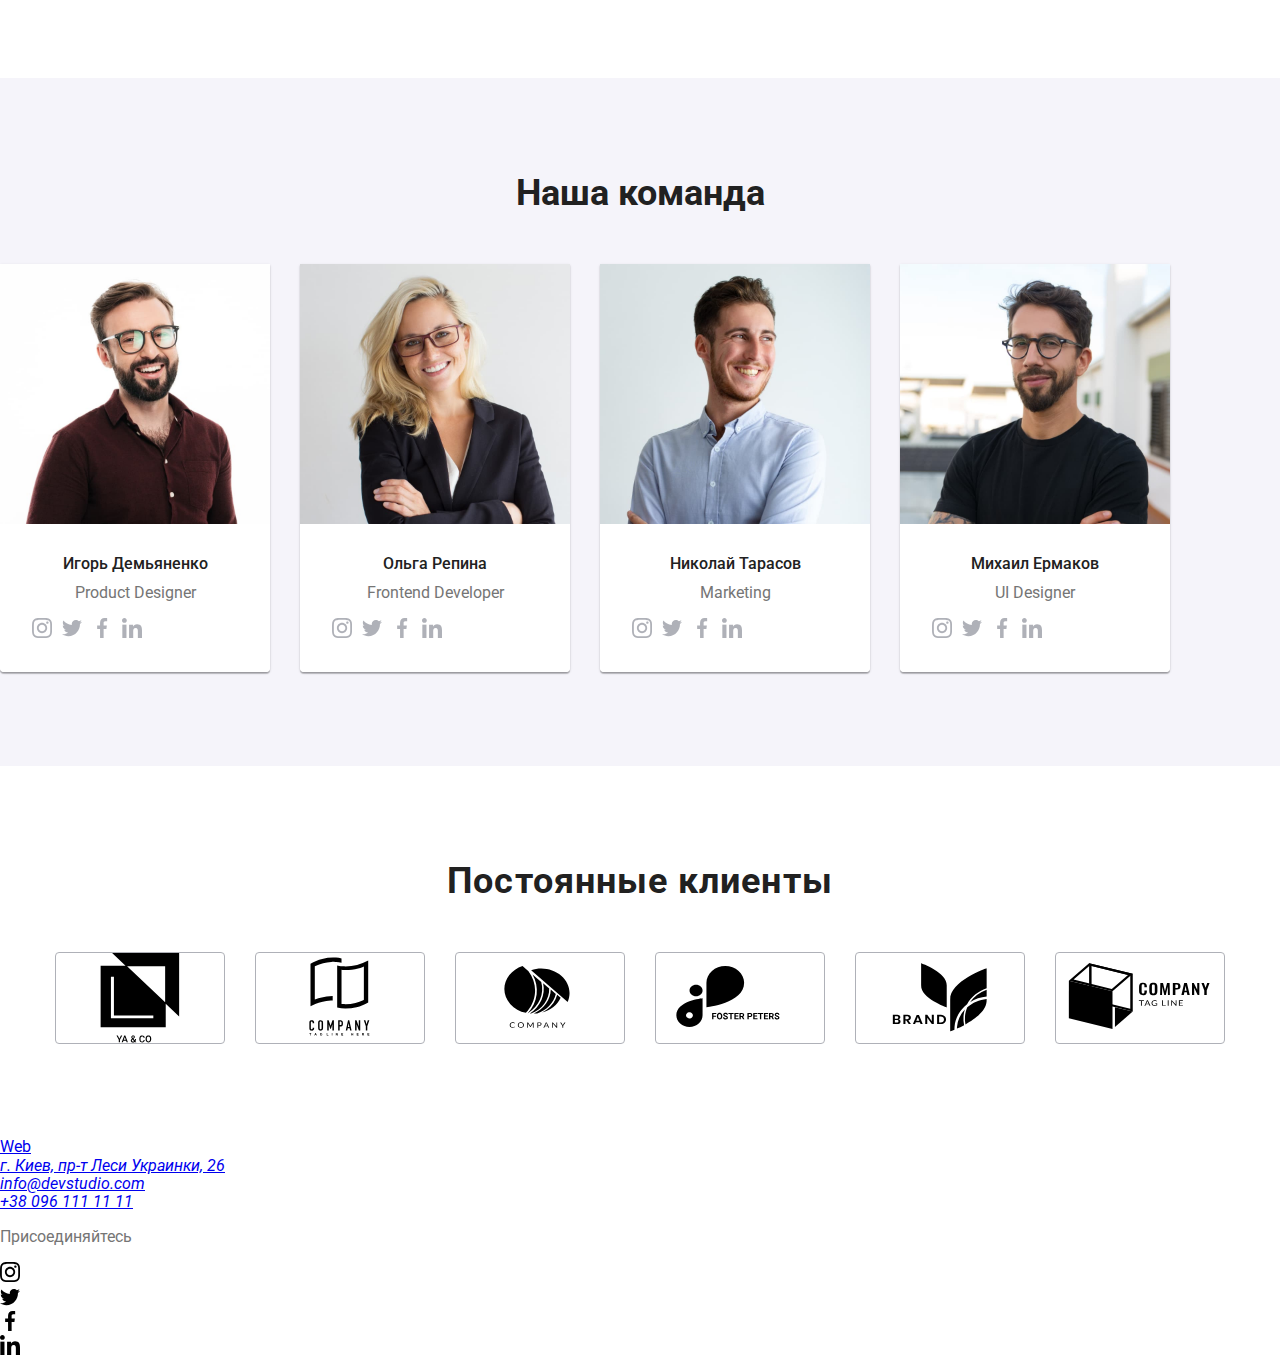
==== commit b1b328b3: "Update index.html" ====
--- a/index.html
+++ b/index.html
@@ -31,7 +31,7 @@
                 <li class="item">
                     <a class="contact-link" href="mailto:info@devstudio.com">
                         <svg class="contact-nav" width="12" height="16">
-                            <use href="./images/icons/symbol-defs.svg#icon-envelope"></use>
+                            <use class href="./images/icons/symbol-defs.svg#icon-envelope"></use>
                         </svg>
                         info@devstudio.com</a></li>
                 <li class="item">
@@ -295,41 +295,42 @@
         <div class="container">
             <h2 class="clients-title">Постоянные клиенты</h2>
             <ul class="clients-list">
-            <li class="clients-item"><a class="button-client">
+            <li class="clients-item">
+                <a class="button-client" href="">
                 <svg class="button-icon">
                     <use href="./images/icons/symbol-defs.svg#icon-company1"></use>
                 </svg>
             </a></li>
-            <li class="clients-item"><button class="button-client">
+            <li class="clients-item"><a class="button-client" href="">
                 <svg class="button-icon">
                     <use href="./images/icons/symbol-defs.svg#icon-company2"></use>
                 </svg>
-            </button></li>
-            <li class="clients-item"><button class="button-client">
+            </a></li>
+            <li class="clients-item"><a class="button-client" href="">
                 <svg class="button-icon">
                     <use href="./images/icons/symbol-defs.svg#icon-company3"></use>
                 </svg>
-            </button></li>
-            <li class="clients-item"><button class="button-client">
+            </a></li>
+            <li class="clients-item"><a class="button-client" href="">
                 <svg class="button-icon">
                     <use href="./images/icons/symbol-defs.svg#icon-company4"></use>
                 </svg>
-            </button></li>
-            <li class="clients-item"><button class="button-client">
+            </a></li>
+            <li class="clients-item"><a class="button-client" href="">
                 <svg class="button-icon">
                     <use href="./images/icons/symbol-defs.svg#icon-company5"></use>
                 </svg>
-            </button></li>
-            <li class="clients-item"><button class="button-client">
+            </a></li>
+            <li class="clients-item"><a class="button-client" href="">
                 <svg class="button-icon">
                     <use href="./images/icons/symbol-defs.svg#icon-company6"></use>
                 </svg>
-            </button></li>
+            </a></li>
             </ul>
         </div>
     </section>
 
-    </main>
+</main>
     <footer class="footer">
         <section class="container footer-nav">
 <div>
--- a/css/styles.css
+++ b/css/styles.css
@@ -74,6 +74,11 @@
     margin-left: 50px;
 }
 
+.contacts .contact-nav:hover,
+.contacts .contact-nav:focus{
+color: var(--accent-color);
+
+}
 .contact-link,
 link {
     color: var(--primary-text-color);
@@ -85,7 +90,7 @@
 
 .contacts a:hover,
 .contacts a:focus {
-    color: var(--accent-color);
+color: var(--accent-color);
 }
 
 .contact-nav{
@@ -150,7 +155,7 @@
     background-repeat: no-repeat;
     background-position: center;
     background-size: cover;
-    background-color: var(--order-background);
+    /* background-color: var(--order-background); */
     text-align: center;
     padding-top: 200px;
     padding-bottom: 200px;
@@ -180,8 +185,8 @@
     min-width: 200px;
     height: 50px;
     font-family: inherit;
-    color: var(--title-text-color);
-    background-color: var(--button-color);
+    color: var(--primary-white-color);
+    background-color: var(--accent-color);
     font-weight: 700;
     font-size: 16px;
     line-height: 1.9;
@@ -343,65 +348,44 @@
 
 .button-client{
     display: flex;
-    background-color: var(--button-color);
-    border: none;
+    background-color: var(--primary-white-color);
+    border: 1px solid var(--icon-fill);
     width: 170px;
     border-radius: 4px;
     cursor: pointer;
     margin: 0;
 }
-
-.button-icon{
-    justify-content: center;
-}
-.button-client .button-icon{
+/* -------check-------- */
+
+/* .button-client:hover,
+.button-client:focus{
+fill: var(--accent-color);
+} */
+
+/* .button-icon:hover,
+.button-icon:focus{
+fill: var(--accent-color);
+} */
+
+/* .button-icon{
     width: 106px;
-    height: 60px;
-    margin: 10px 32px;
+    height: 60px; 
+    margin: 16px 32px;
     fill: var(--icon-fill);
-}
+    justify-content: center;} */
+
 .clients-item{
     display: inline-flex;
     width: 170px;
     height: 92px;
-    /* background-color: #C4C4C4; */
     border-radius: 4px;
 }
  .clients-list .clients-item:not(:last-child){
     margin-right: 30px; 
-} 
-/* 
-.clients-link{
-    display: flex;
-    width: 170px;
-    height: 92px;
-    justify-content: center;
-    align-items: center;
-    
-    fill: var(--icon-color);
-    
-    } */
-      .clients-link:hover,
-        .clients-link:focus {
-        fill: var(--accent-color);
-        border: 1px solid var(--accent-color);
-        }
-
-
-/* .clients-item{
-    /* display: inline-flex;
-    align-items: center;
-    border: 1px solid #AFB1B8;
-    width: 170px;
-    height: 92px;
-    /* width: calc(100% -5*30/6); */
-    margin-right: 29px;
-*/
-
 
 /* filters */
 
-.filters {
+.filters{
     padding-top: 94px;
     padding-bottom: 94px;
 }
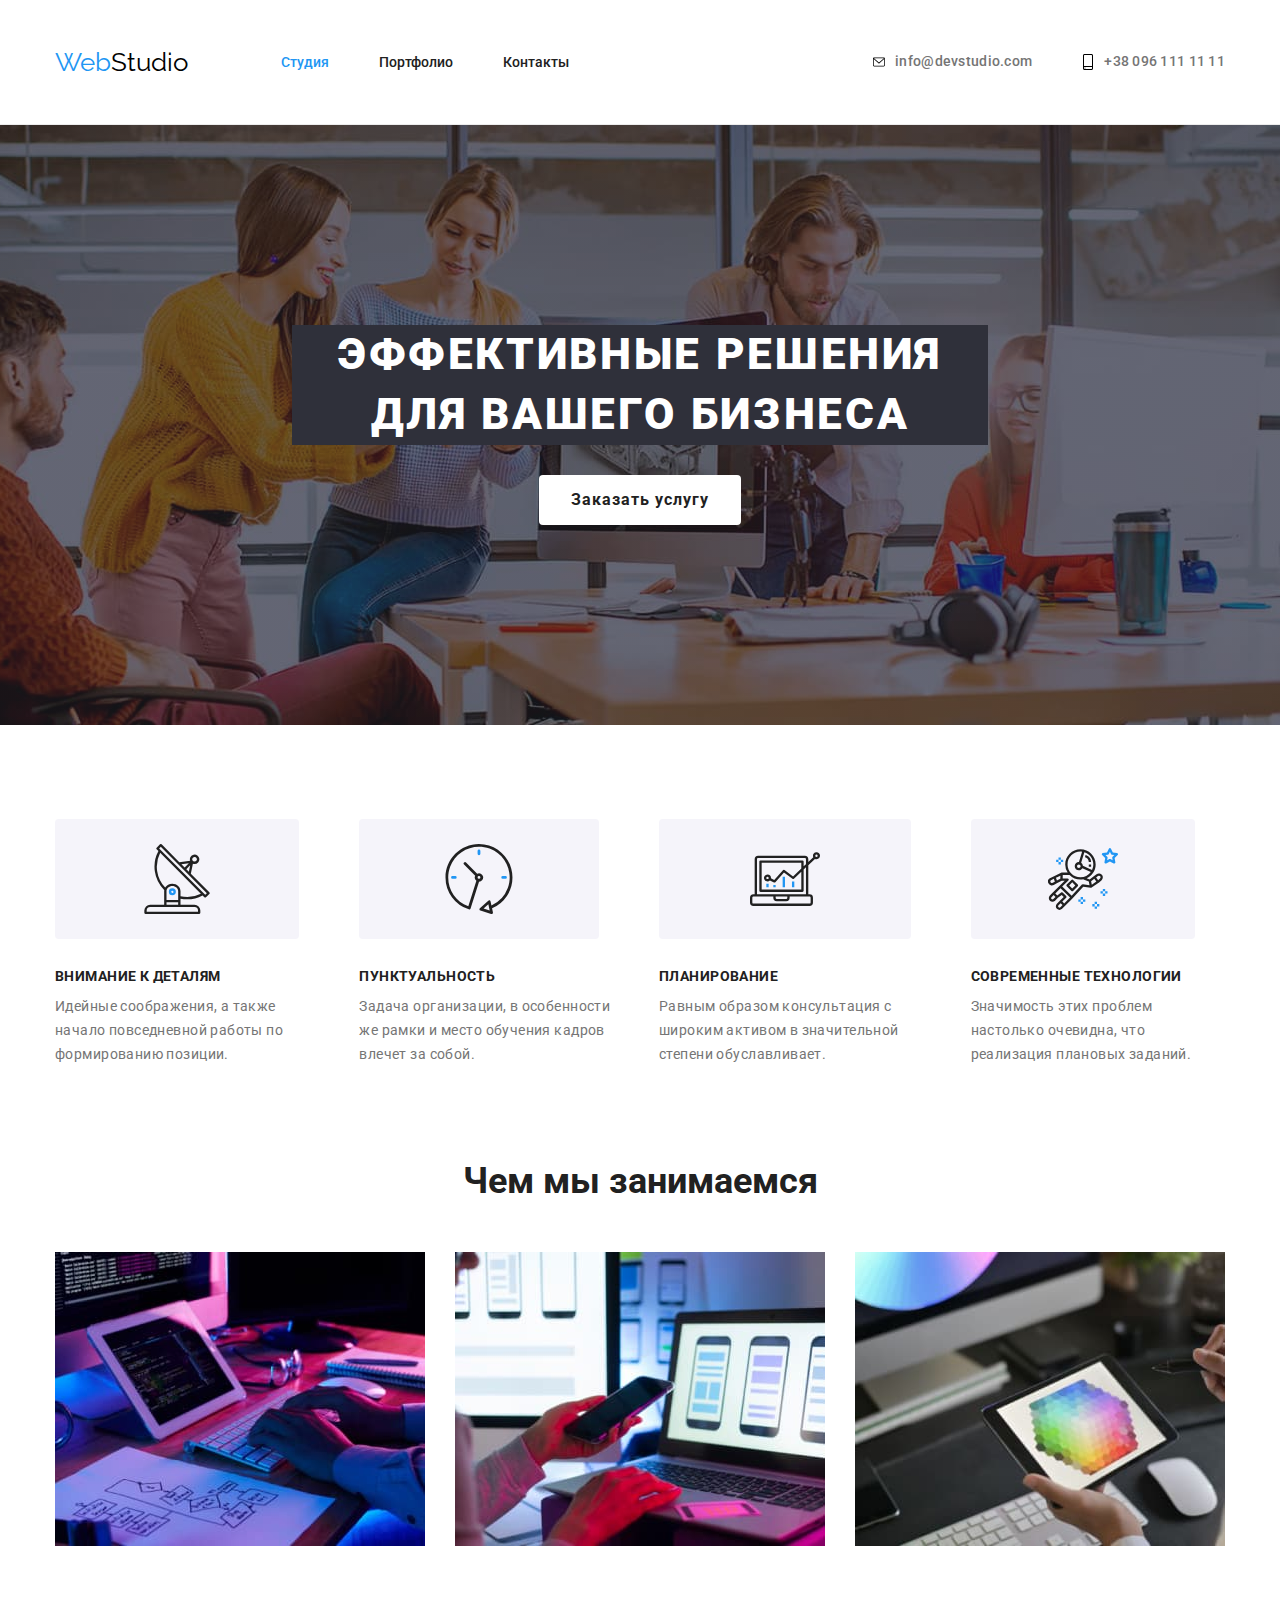
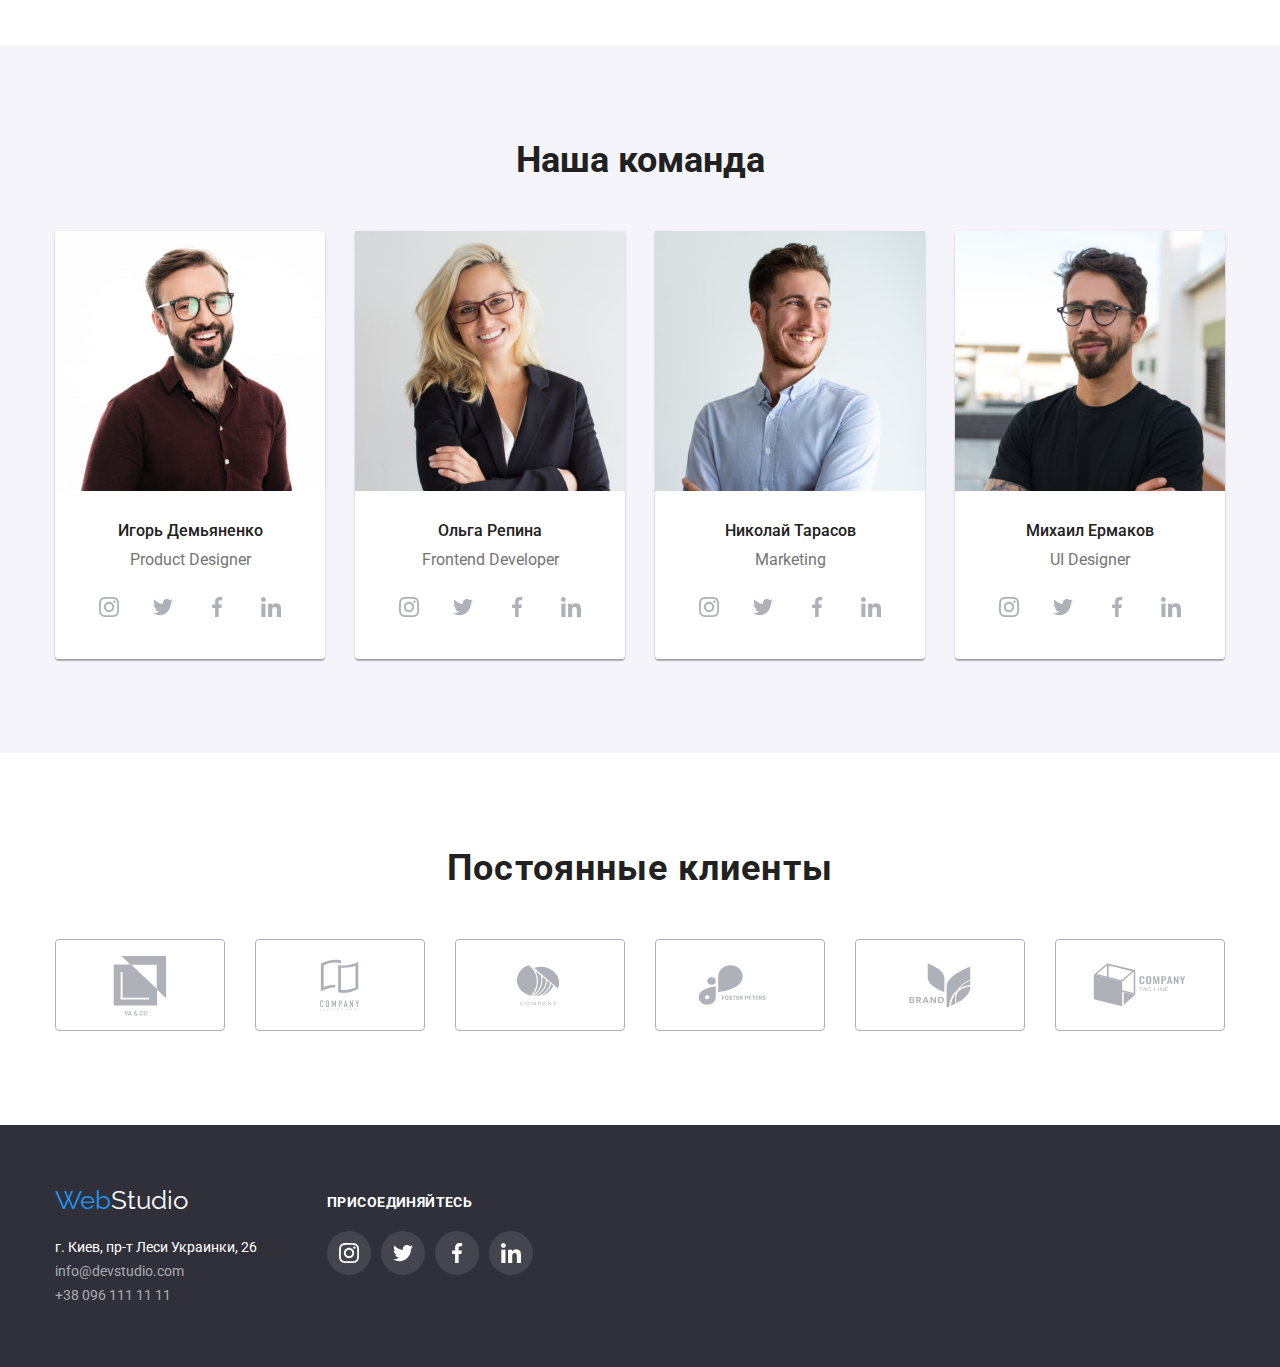
==== commit 42ee1663: "Update index.html" ====
--- a/index.html
+++ b/index.html
@@ -76,7 +76,6 @@
                         </div>
                     </li>
                     
-                    
                     <li class="feature icon-diagram">
                         <div class="feature-item">
                             <h3 class="feature-title">Планирование</h3>
@@ -379,9 +378,7 @@
         </li>
     </ul>
 </div>
-        </section>
-        
-    </footer>
+</section>
+</footer>
 </body>
-
 </html>--- a/css/styles.css
+++ b/css/styles.css
@@ -155,7 +155,7 @@
     background-repeat: no-repeat;
     background-position: center;
     background-size: cover;
-    /* background-color: var(--order-background); */
+    background-color: var(--order-background);
     text-align: center;
     padding-top: 200px;
     padding-bottom: 200px;
@@ -185,8 +185,8 @@
     min-width: 200px;
     height: 50px;
     font-family: inherit;
-    color: var(--primary-white-color);
-    background-color: var(--accent-color);
+    color: var(--title-text-color);
+    background-color: var(--primary-white-color);
     font-weight: 700;
     font-size: 16px;
     line-height: 1.9;
@@ -207,13 +207,13 @@
 .button.secondary {
     color: var(--accent-color);
     background-color: var(--primary-white-color);
-}
+} 
 
 .button:hover,
 .button:focus {
     color: var(--primary-white-color);
     background-color: var(--accent-color);
-}
+} 
 
 /* direction and team */
 
@@ -240,7 +240,6 @@
     margin-bottom: 50px;
     margin-top: 0;
 }
-
 
 
 /* our team */
@@ -357,22 +356,22 @@
 }
 /* -------check-------- */
 
-/* .button-client:hover,
+.button-client:hover,
 .button-client:focus{
 fill: var(--accent-color);
-} */
-
-/* .button-icon:hover,
+}
+
+.button-icon:hover,
 .button-icon:focus{
 fill: var(--accent-color);
-} */
-
-/* .button-icon{
+}
+
+.button-icon{
     width: 106px;
     height: 60px; 
     margin: 16px 32px;
     fill: var(--icon-fill);
-    justify-content: center;} */
+    justify-content: center;}
 
 .clients-item{
     display: inline-flex;
@@ -381,7 +380,7 @@
     border-radius: 4px;
 }
  .clients-list .clients-item:not(:last-child){
-    margin-right: 30px; 
+    margin-right: 30px; }
 
 /* filters */
 
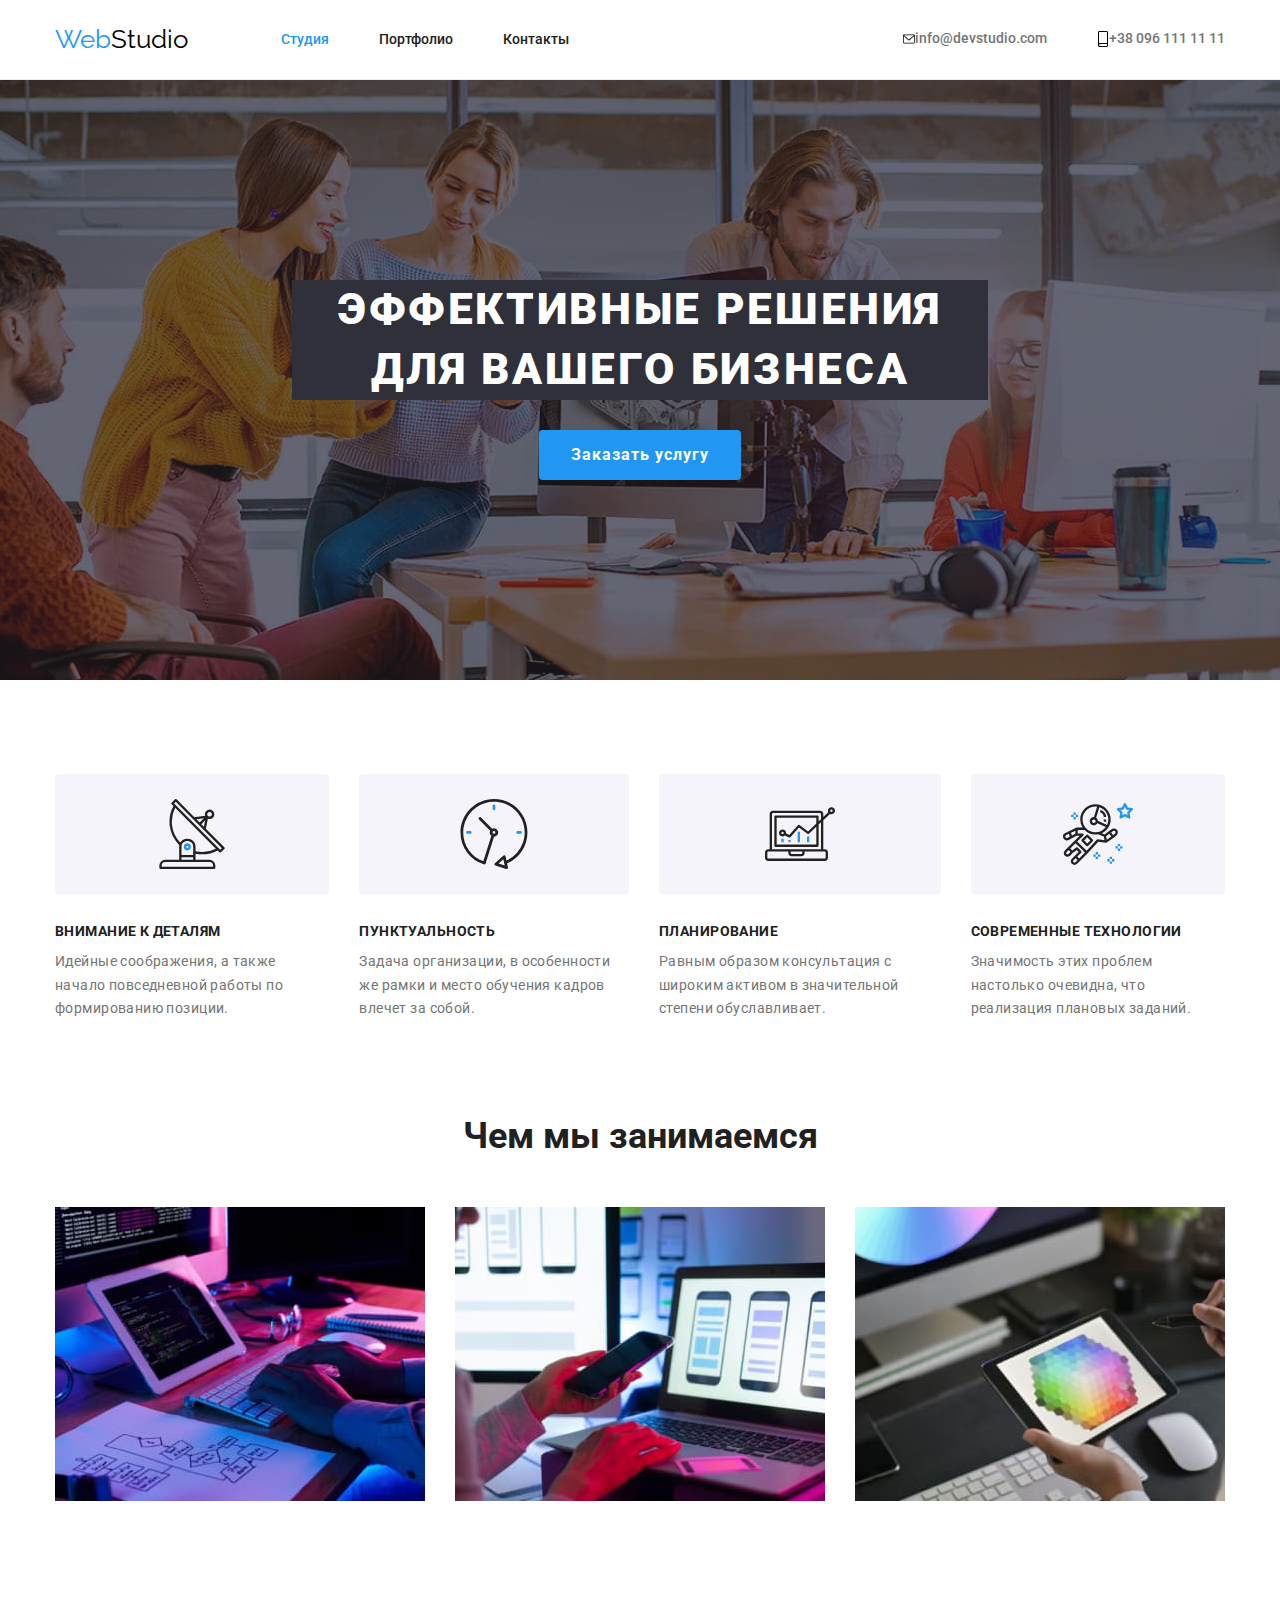
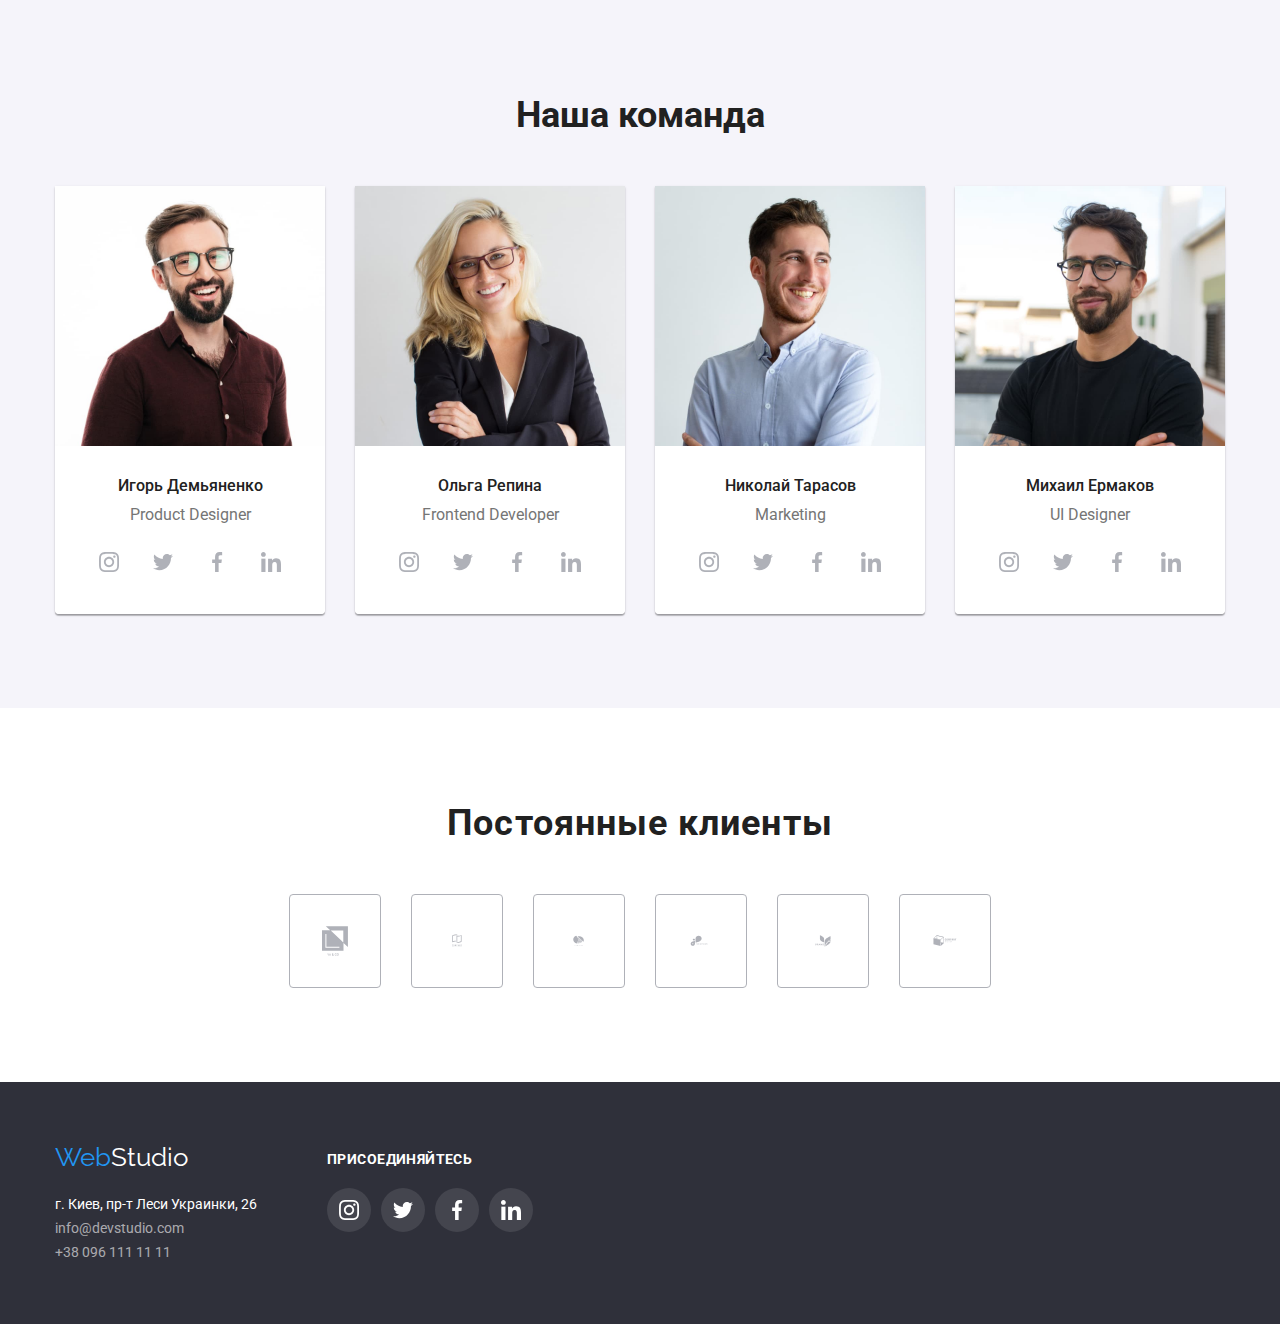
==== commit 5b759a88: "Update index.html" ====
--- a/index.html
+++ b/index.html
@@ -27,7 +27,7 @@
                 <li class="item"><a href="" class="link">Контакты</a></li>
             </ul>
 
-            <ul class="contacts">
+            <ul class="contacts list">
                 <li class="item">
                     <a class="contact-link" href="mailto:info@devstudio.com">
                         <svg class="contact-nav" width="12" height="16">
@@ -295,32 +295,32 @@
             <h2 class="clients-title">Постоянные клиенты</h2>
             <ul class="clients-list">
             <li class="clients-item">
-                <a class="button-client" href="">
+                <a class="button-client" href="./images/icons/symbol-defs.svg#icon-company1">
                 <svg class="button-icon">
                     <use href="./images/icons/symbol-defs.svg#icon-company1"></use>
                 </svg>
             </a></li>
-            <li class="clients-item"><a class="button-client" href="">
+            <li class="clients-item"><a class="button-client" href="./images/icons/symbol-defs.svg#icon-company2"">
                 <svg class="button-icon">
                     <use href="./images/icons/symbol-defs.svg#icon-company2"></use>
                 </svg>
             </a></li>
-            <li class="clients-item"><a class="button-client" href="">
+            <li class="clients-item"><a class="button-client" href="./images/icons/symbol-defs.svg#icon-company3">
                 <svg class="button-icon">
                     <use href="./images/icons/symbol-defs.svg#icon-company3"></use>
                 </svg>
             </a></li>
-            <li class="clients-item"><a class="button-client" href="">
+            <li class="clients-item"><a class="button-client" href="./images/icons/symbol-defs.svg#icon-company4">
                 <svg class="button-icon">
                     <use href="./images/icons/symbol-defs.svg#icon-company4"></use>
                 </svg>
             </a></li>
-            <li class="clients-item"><a class="button-client" href="">
+            <li class="clients-item"><a class="button-client" href="./images/icons/symbol-defs.svg#icon-company5">
                 <svg class="button-icon">
                     <use href="./images/icons/symbol-defs.svg#icon-company5"></use>
                 </svg>
             </a></li>
-            <li class="clients-item"><a class="button-client" href="">
+            <li class="clients-item"><a class="button-client" href="./images/icons/symbol-defs.svg#icon-company6">
                 <svg class="button-icon">
                     <use href="./images/icons/symbol-defs.svg#icon-company6"></use>
                 </svg>
@@ -336,11 +336,11 @@
     <a href="./index.html" class="footer-logo">Web</a>
     <address>
         <ul class="footer-contacts">
-            <li><a href="https://www.google.com/maps/place/%D0%B1%D1%83%D0%BB%D1%8C%D0%B2%D0%B0%D1%80+%D0%9B%D0%B5%D1%81%D1%96+%D0%A3%D0%BA%D1%80%D0%B0%D1%97%D0%BD%D0%BA%D0%B8,+26,+%D0%9A%D0%B8%D1%97%D0%B2,+%D0%A3%D0%BA%D1%80%D0%B0%D1%97%D0%BD%D0%B0,+02000/@50.4265807,30.5383858,17z/data=!3m1!4b1!4m5!3m4!1s0x40d4cf0e033ecbe9:0x57a4dffefec77da0!8m2!3d50.4265807!4d30.5383858"
+            <li class="adddress-item"><a href="https://www.google.com/maps/place/%D0%B1%D1%83%D0%BB%D1%8C%D0%B2%D0%B0%D1%80+%D0%9B%D0%B5%D1%81%D1%96+%D0%A3%D0%BA%D1%80%D0%B0%D1%97%D0%BD%D0%BA%D0%B8,+26,+%D0%9A%D0%B8%D1%97%D0%B2,+%D0%A3%D0%BA%D1%80%D0%B0%D1%97%D0%BD%D0%B0,+02000/@50.4265807,30.5383858,17z/data=!3m1!4b1!4m5!3m4!1s0x40d4cf0e033ecbe9:0x57a4dffefec77da0!8m2!3d50.4265807!4d30.5383858"
                     target="_blank" class="footer-contact-address">г.
                     Киев, пр-т Леси Украинки, 26</a></li>
-            <li><a href="mailto:info@devstudio.com" class="footer-contact-email">info@devstudio.com</a></li>
-            <li><a href="tel:+380961111111" class="footer-contact-tel">+38 096 111 11 11</a></li>
+            <li class="adddress-item"><a href="mailto:info@devstudio.com" class="footer-contact-email">info@devstudio.com</a></li>
+            <li class="adddress-item"><a href="tel:+380961111111" class="footer-contact-tel">+38 096 111 11 11</a></li>
         </ul>
     </address>
 </div>
@@ -381,4 +381,4 @@
 </section>
 </footer>
 </body>
-</html>+</html>
--- a/css/styles.css
+++ b/css/styles.css
@@ -52,51 +52,6 @@
     color: var(--logo-text-color);
 }
 
-/* header contacts */
-
-.contacts {
-    display: flex;
-    margin-left: auto;
-}
-
-.contacts a{
-    display: flex;
-    justify-content: center;
-    align-items: center;
-    padding: 30px 0;
-    font-size: 14px;
-    line-height: 1.1;
-    letter-spacing: 0.02em;
-    color: var(--primary-text-color);
-}
-
-.contacts .item+.item {
-    margin-left: 50px;
-}
-
-.contacts .contact-nav:hover,
-.contacts .contact-nav:focus{
-color: var(--accent-color);
-
-}
-.contact-link,
-link {
-    color: var(--primary-text-color);
-    font-weight: 500;
-    font-size: 14px;
-    line-height: 1.14;
-    text-decoration: none;
-}
-
-.contacts a:hover,
-.contacts a:focus {
-color: var(--accent-color);
-}
-
-.contact-nav{
-    margin-right: 10px;
-}
-
 /* any list */
 ul {
     list-style: none;
@@ -130,6 +85,51 @@
 .site-nav .link:focus {
     color: var(--accent-color);
 }
+
+/* header contacts */
+.contacts {
+    display: flex;
+    margin-left: auto;
+}
+
+.contacts a {
+display: flex;}
+    /* justify-content: center;
+    align-items: center; */
+    /* font-size: 14px;
+    line-height: 1.1;
+    letter-spacing: 0.02em;
+    color: var(--primary-text-color);
+ */
+
+.contacts .item+.item {
+    margin-left: 50px;
+}
+
+.contacts .contact-nav:hover,
+.contacts .contact-nav:focus {
+    color: var(--accent-color);
+
+}
+
+.contact-link,
+link {
+    color: var(--primary-text-color);
+    font-weight: 500;
+    font-size: 14px;
+    line-height: 1.14;
+    text-decoration: none;
+}
+
+.contacts a:hover,
+.contacts a:focus {
+    color: var(--accent-color);
+}
+
+/* .contacts list {
+    display: flex;
+    margin-right: 10px;
+} */
 
 .filters-nav .link {
     color: var(--accent-color);
@@ -155,7 +155,7 @@
     background-repeat: no-repeat;
     background-position: center;
     background-size: cover;
-    background-color: var(--order-background);
+    /* background-color: var(--order-background); */
     text-align: center;
     padding-top: 200px;
     padding-bottom: 200px;
@@ -185,8 +185,8 @@
     min-width: 200px;
     height: 50px;
     font-family: inherit;
-    color: var(--title-text-color);
-    background-color: var(--primary-white-color);
+    color: var(--primary-white-color);
+    background-color: var(--accent-color);
     font-weight: 700;
     font-size: 16px;
     line-height: 1.9;
@@ -340,48 +340,33 @@
 }
 .clients-list{
     display: flex;
-    padding: 0;
-    margin: 0;
-    list-style: none;
-}
+    justify-content: center;
+    align-items: center;
+    }
+
+.clients-list .clients-item:not(:last-child) {
+     margin-right: 30px;
+    }
 
 .button-client{
     display: flex;
-    background-color: var(--primary-white-color);
+    justify-content: center;
+    align-items: center;
+    width: 170px;
+    width: 92px;
     border: 1px solid var(--icon-fill);
-    width: 170px;
+    fill: var(--icon-fill);
     border-radius: 4px;
-    cursor: pointer;
-    margin: 0;
-}
-/* -------check-------- */
-
-.button-client:hover,
-.button-client:focus{
-fill: var(--accent-color);
-}
-
-.button-icon:hover,
-.button-icon:focus{
-fill: var(--accent-color);
 }
 
 .button-icon{
     width: 106px;
     height: 60px; 
     margin: 16px 32px;
-    fill: var(--icon-fill);
-    justify-content: center;}
-
-.clients-item{
-    display: inline-flex;
-    width: 170px;
-    height: 92px;
-    border-radius: 4px;
-}
- .clients-list .clients-item:not(:last-child){
-    margin-right: 30px; }
-
+    color: var(--icon-fill);
+    justify-content: center;
+}
+ 
 /* filters */
 
 .filters{
@@ -513,7 +498,6 @@
     display: block;
     content: "";
     height: 120px;
-    margin-right: 30px;
     margin-bottom: 30px;
     
     background-repeat:no-repeat;
@@ -584,7 +568,7 @@
     line-height: 1.7;
     text-decoration: none;
     font-style: normal;
-    margin-bottom: 9px;
+    /* margin-bottom: 9px; */
 }
 
 .footer-contact-tel,
@@ -601,9 +585,13 @@
     color: var(--accent-color);
 }
 
-.footer-contact-email {
+.address-item:not(:last-child) {
+        margin-bottom: 9px;
+    }
+
+/* .footer-contact-email {
     margin-bottom: 9px;
-}
+} */
 
 .footer-logo {
     color: var(--accent-color);
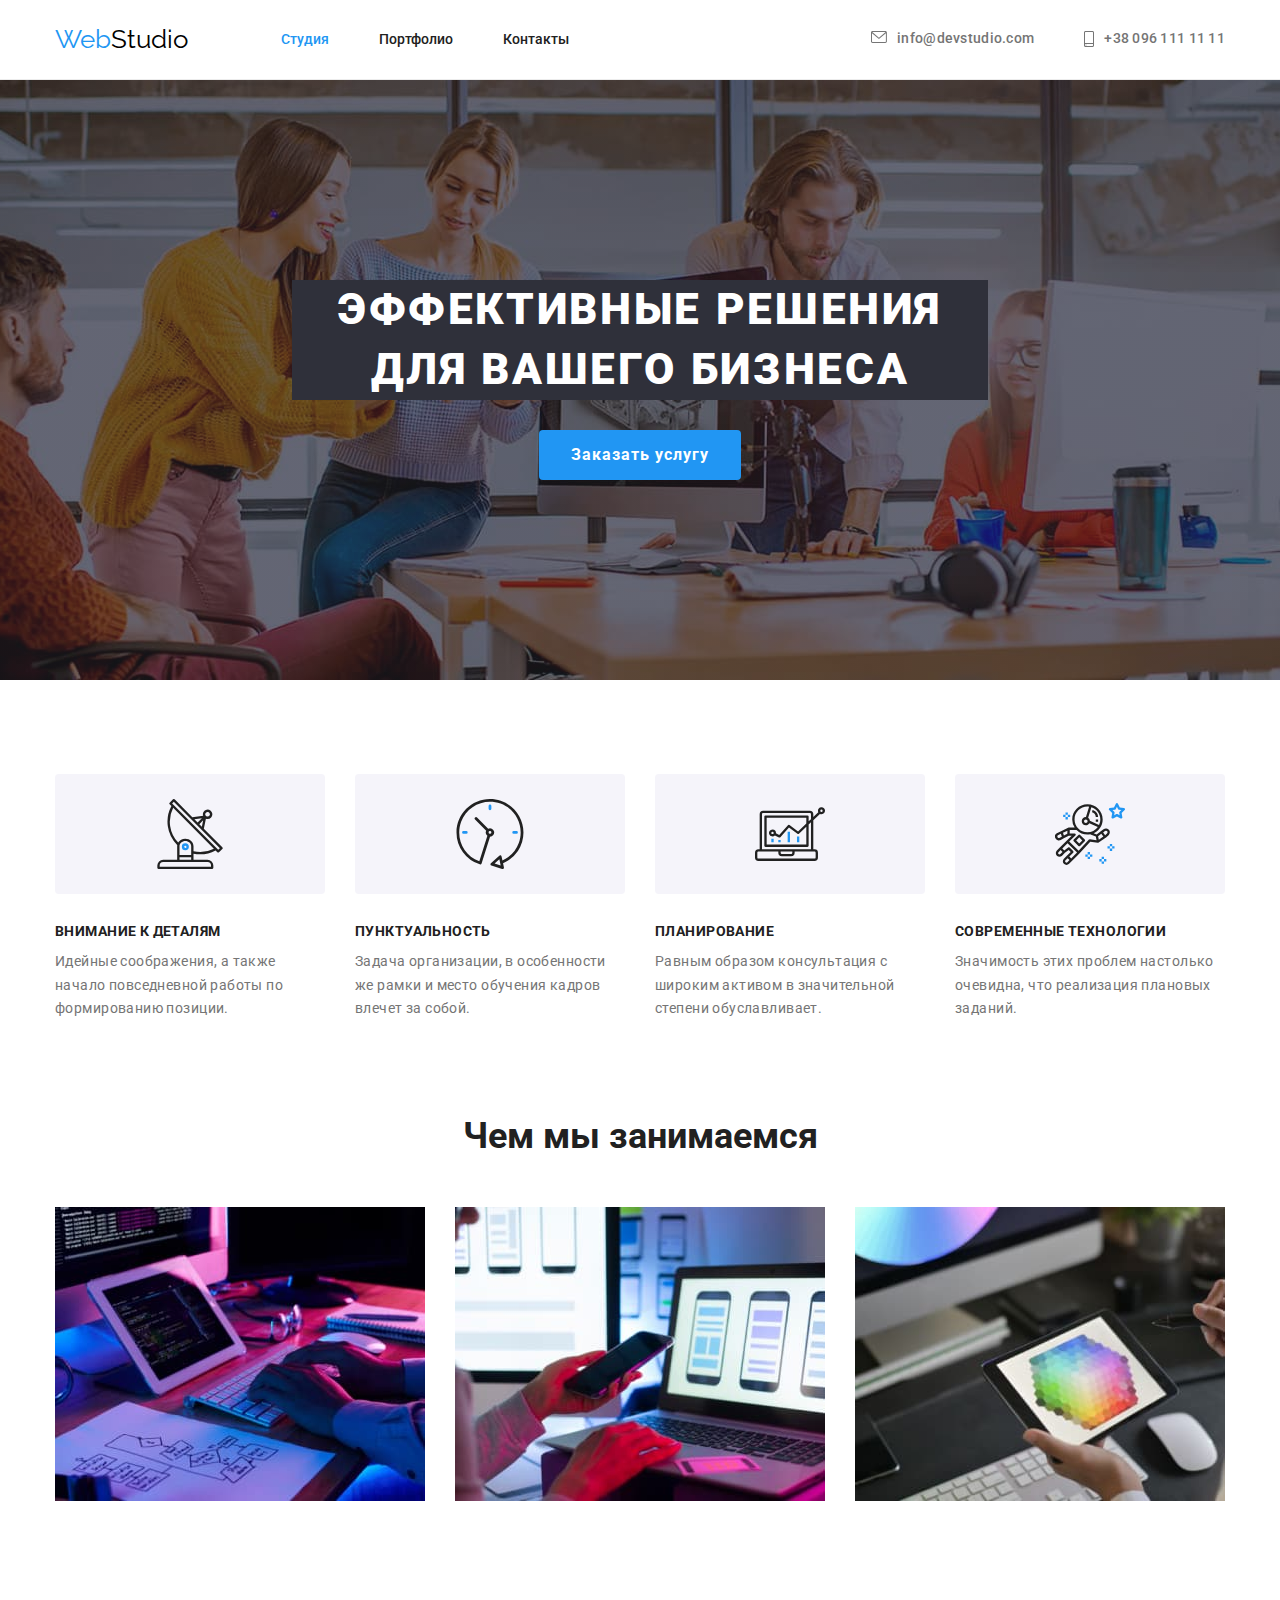
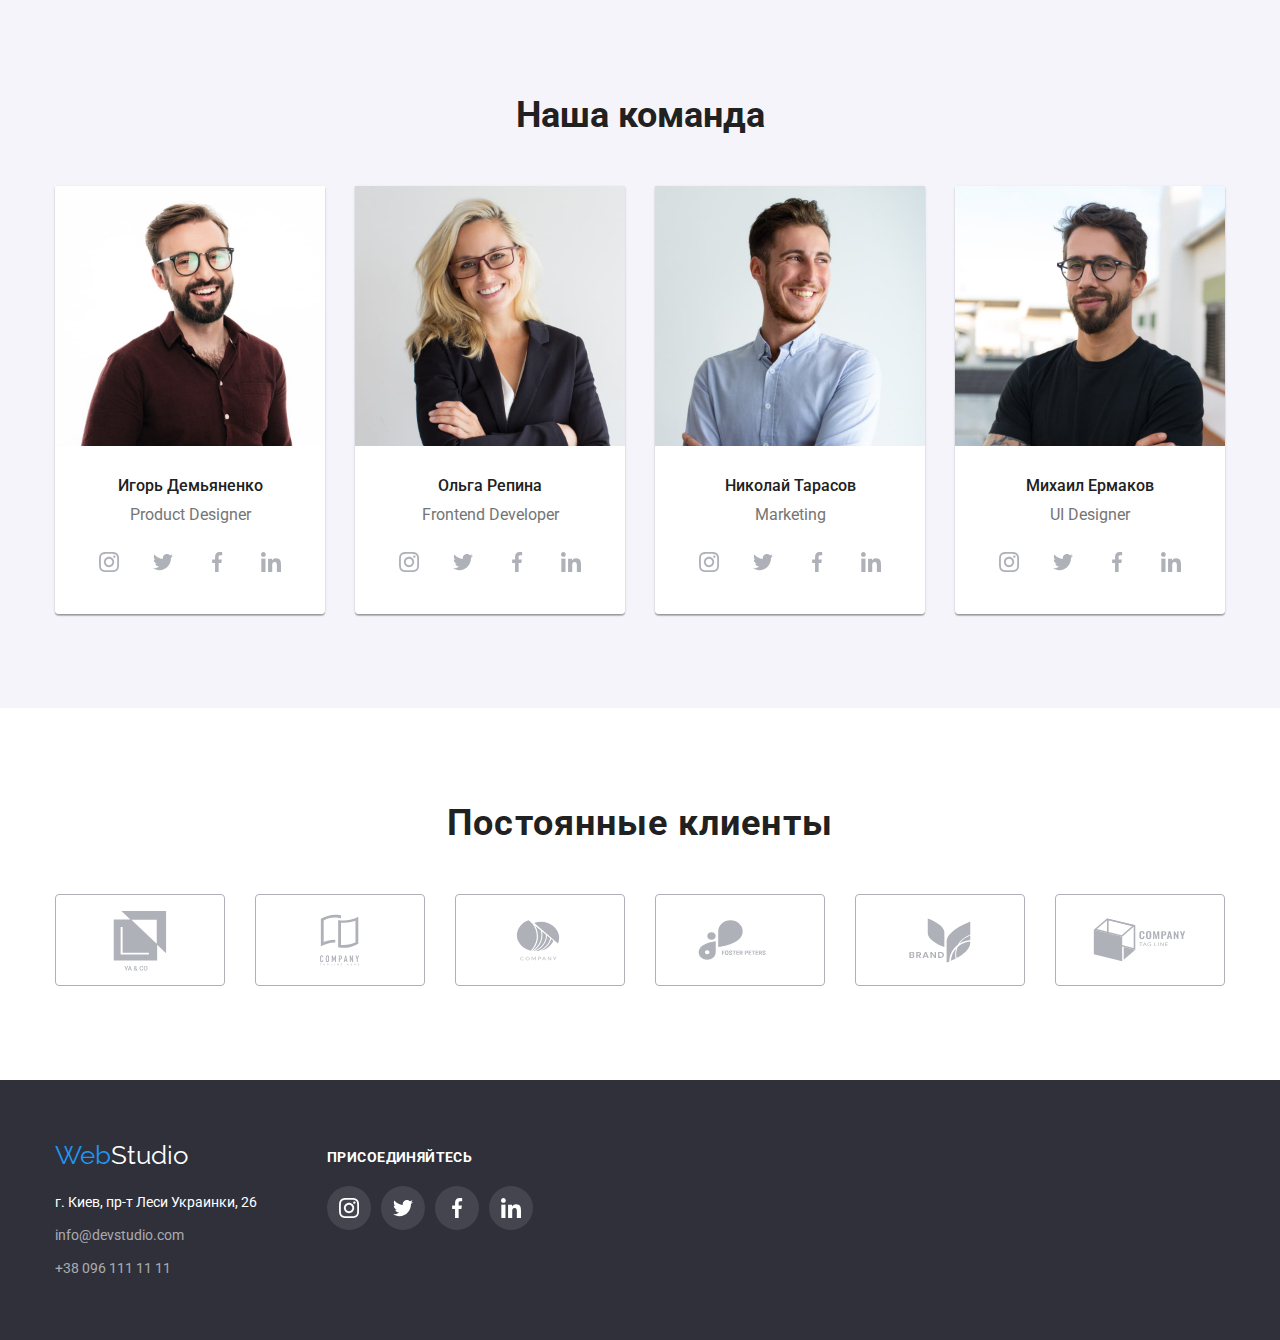
==== commit 4449eb2d: "Update contact-nav and footer address" ====
--- a/index.html
+++ b/index.html
@@ -28,15 +28,15 @@
             </ul>
 
             <ul class="contacts list">
-                <li class="item">
+                <li class="contact-item">
                     <a class="contact-link" href="mailto:info@devstudio.com">
-                        <svg class="contact-nav" width="12" height="16">
-                            <use class href="./images/icons/symbol-defs.svg#icon-envelope"></use>
+                        <svg class="contact-nav" width="16" height="12">
+                            <use href="./images/icons/symbol-defs.svg#icon-envelope"></use>
                         </svg>
                         info@devstudio.com</a></li>
-                <li class="item">
+                <li class="contact-item">
                     <a class="contact-link" href="tel:+380961111111">
-                    <svg class="contact-nav" width="12" height="16">
+                    <svg class="contact-nav" width="10" height="16">
                         <use href="./images/icons/symbol-defs.svg#icon-smartphone"></use>
                     </svg>    
                 +38 096 111 11 11</a>
@@ -336,11 +336,11 @@
     <a href="./index.html" class="footer-logo">Web</a>
     <address>
         <ul class="footer-contacts">
-            <li class="adddress-item"><a href="https://www.google.com/maps/place/%D0%B1%D1%83%D0%BB%D1%8C%D0%B2%D0%B0%D1%80+%D0%9B%D0%B5%D1%81%D1%96+%D0%A3%D0%BA%D1%80%D0%B0%D1%97%D0%BD%D0%BA%D0%B8,+26,+%D0%9A%D0%B8%D1%97%D0%B2,+%D0%A3%D0%BA%D1%80%D0%B0%D1%97%D0%BD%D0%B0,+02000/@50.4265807,30.5383858,17z/data=!3m1!4b1!4m5!3m4!1s0x40d4cf0e033ecbe9:0x57a4dffefec77da0!8m2!3d50.4265807!4d30.5383858"
+            <li class="address-item"><a href="https://www.google.com/maps/place/%D0%B1%D1%83%D0%BB%D1%8C%D0%B2%D0%B0%D1%80+%D0%9B%D0%B5%D1%81%D1%96+%D0%A3%D0%BA%D1%80%D0%B0%D1%97%D0%BD%D0%BA%D0%B8,+26,+%D0%9A%D0%B8%D1%97%D0%B2,+%D0%A3%D0%BA%D1%80%D0%B0%D1%97%D0%BD%D0%B0,+02000/@50.4265807,30.5383858,17z/data=!3m1!4b1!4m5!3m4!1s0x40d4cf0e033ecbe9:0x57a4dffefec77da0!8m2!3d50.4265807!4d30.5383858"
                     target="_blank" class="footer-contact-address">г.
                     Киев, пр-т Леси Украинки, 26</a></li>
-            <li class="adddress-item"><a href="mailto:info@devstudio.com" class="footer-contact-email">info@devstudio.com</a></li>
-            <li class="adddress-item"><a href="tel:+380961111111" class="footer-contact-tel">+38 096 111 11 11</a></li>
+            <li class="address-item"><a href="mailto:info@devstudio.com" class="footer-contact-email">info@devstudio.com</a></li>
+            <li class="address-item"><a href="tel:+380961111111" class="footer-contact-tel">+38 096 111 11 11</a></li>
         </ul>
     </address>
 </div>
--- a/css/styles.css
+++ b/css/styles.css
@@ -102,28 +102,33 @@
     color: var(--primary-text-color);
  */
 
-.contacts .item+.item {
+.contacts .contact-item+.contact-item {
     margin-left: 50px;
 }
 
-.contacts .contact-nav:hover,
-.contacts .contact-nav:focus {
-    color: var(--accent-color);
-
-}
-
-.contact-link,
-link {
+/* .contact-item .contact-nav:hover,
+.contact-item .contact-nav:focus {
+    color: var(--accent-color);
+    fill: var(--accent-color);
+} */
+
+.contact-nav{
+margin-right: 10px;
+}
+.contact-link {
     color: var(--primary-text-color);
+    fill: var(--primary-text-color);
     font-weight: 500;
     font-size: 14px;
     line-height: 1.14;
+    letter-spacing: 0.02em;
     text-decoration: none;
 }
 
-.contacts a:hover,
-.contacts a:focus {
-    color: var(--accent-color);
+.contact-link:hover,
+.contact-link:focus {
+    color: var(--accent-color);
+    fill: var(--accent-color);
 }
 
 /* .contacts list {
@@ -347,16 +352,24 @@
 .clients-list .clients-item:not(:last-child) {
      margin-right: 30px;
     }
-
+.clients-item{
+    width: 170px;
+}
 .button-client{
     display: flex;
     justify-content: center;
-    align-items: center;
+    /* align-items: center; */
     width: 170px;
-    width: 92px;
+    height: 92px;
     border: 1px solid var(--icon-fill);
     fill: var(--icon-fill);
     border-radius: 4px;
+}
+
+.button-client:hover,
+.button-client:focus{
+fill: var(--accent-color);
+border: 1px solid var(--accent-color);
 }
 
 .button-icon{
@@ -366,6 +379,10 @@
     color: var(--icon-fill);
     justify-content: center;
 }
+
+/* .button-icon:hover{
+fill: var(--accent-color);
+} */
  
 /* filters */
 
@@ -393,8 +410,8 @@
 
 .filter:hover,
 .filter:focus {
-    color: var(--primary-white-color);
-    background-color: var(--accent-color);
+color: var(--primary-white-color);
+background-color: var(--accent-color);
 }
 
 .filter-title {
@@ -497,9 +514,9 @@
 .feature::before {
     display: block;
     content: "";
+    width: 270px;
     height: 120px;
     margin-bottom: 30px;
-    
     background-repeat:no-repeat;
     background-size: 70px;
     background-position: center;
